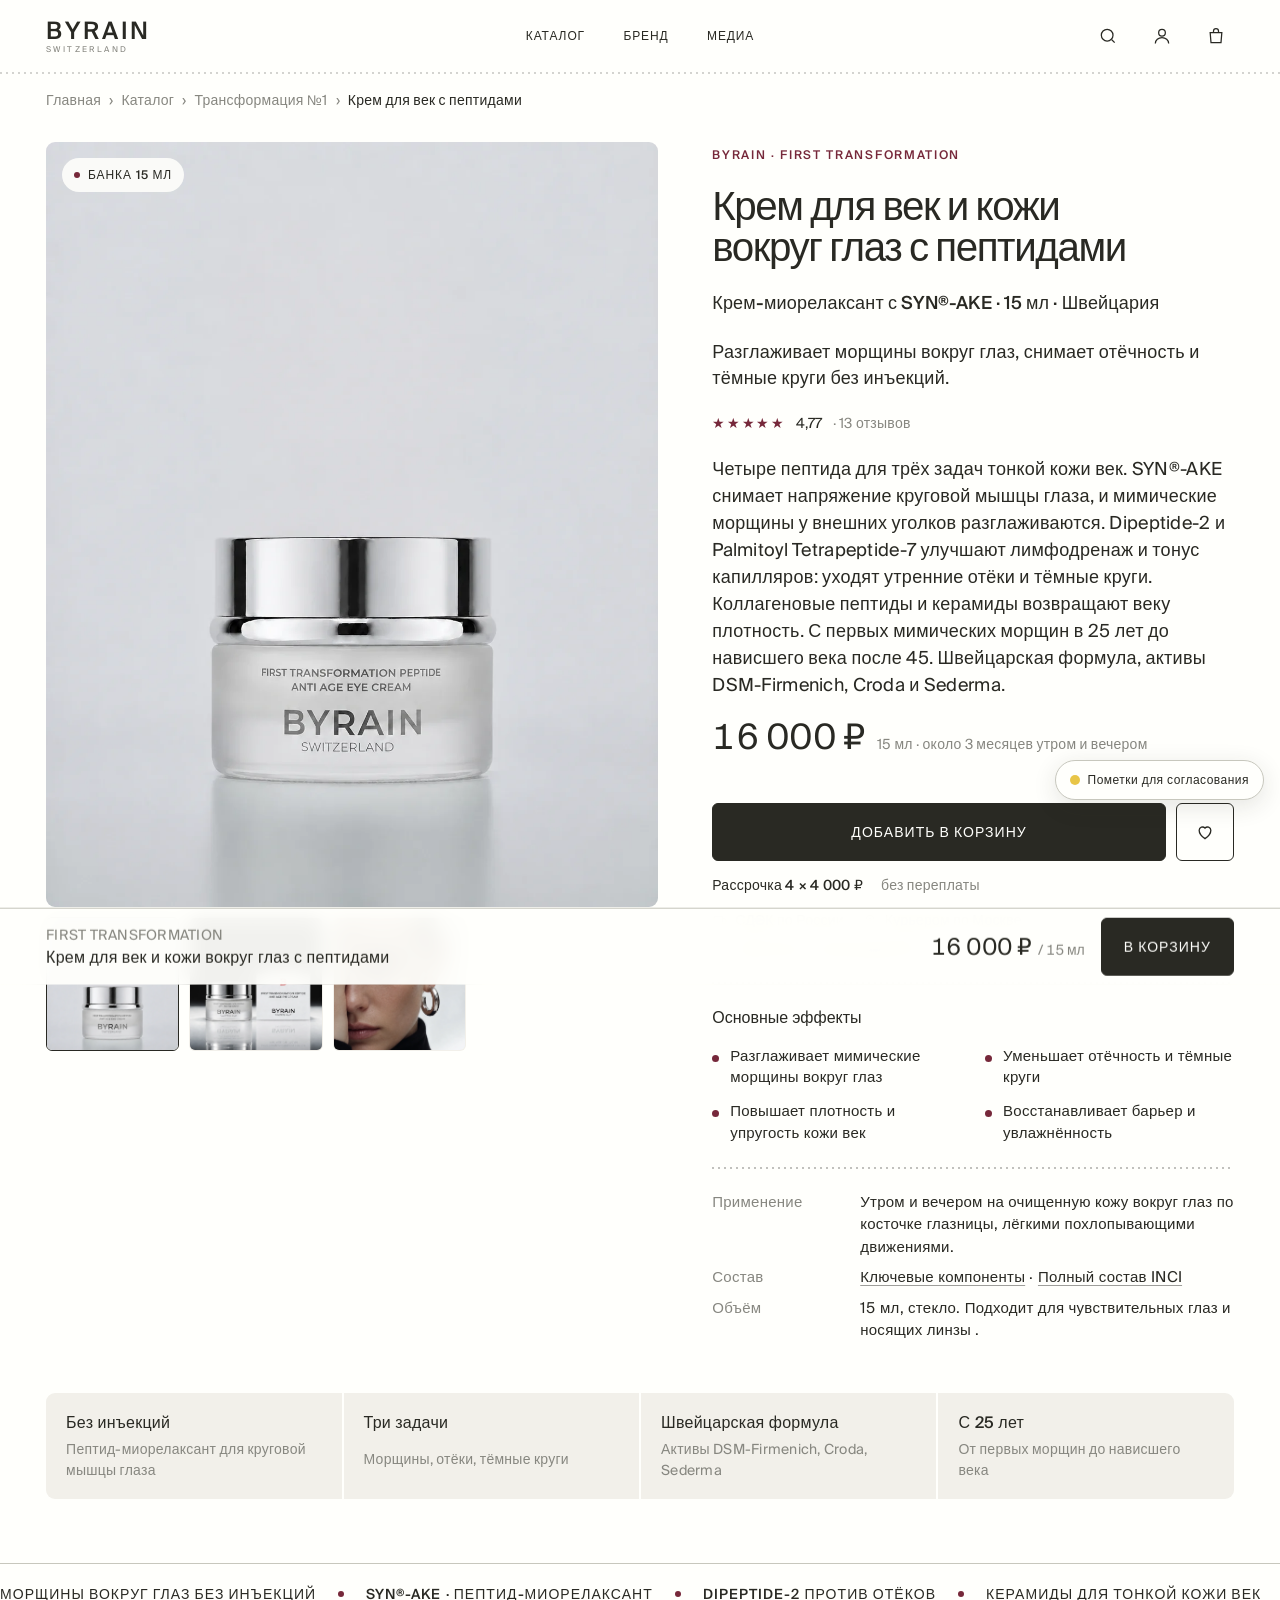
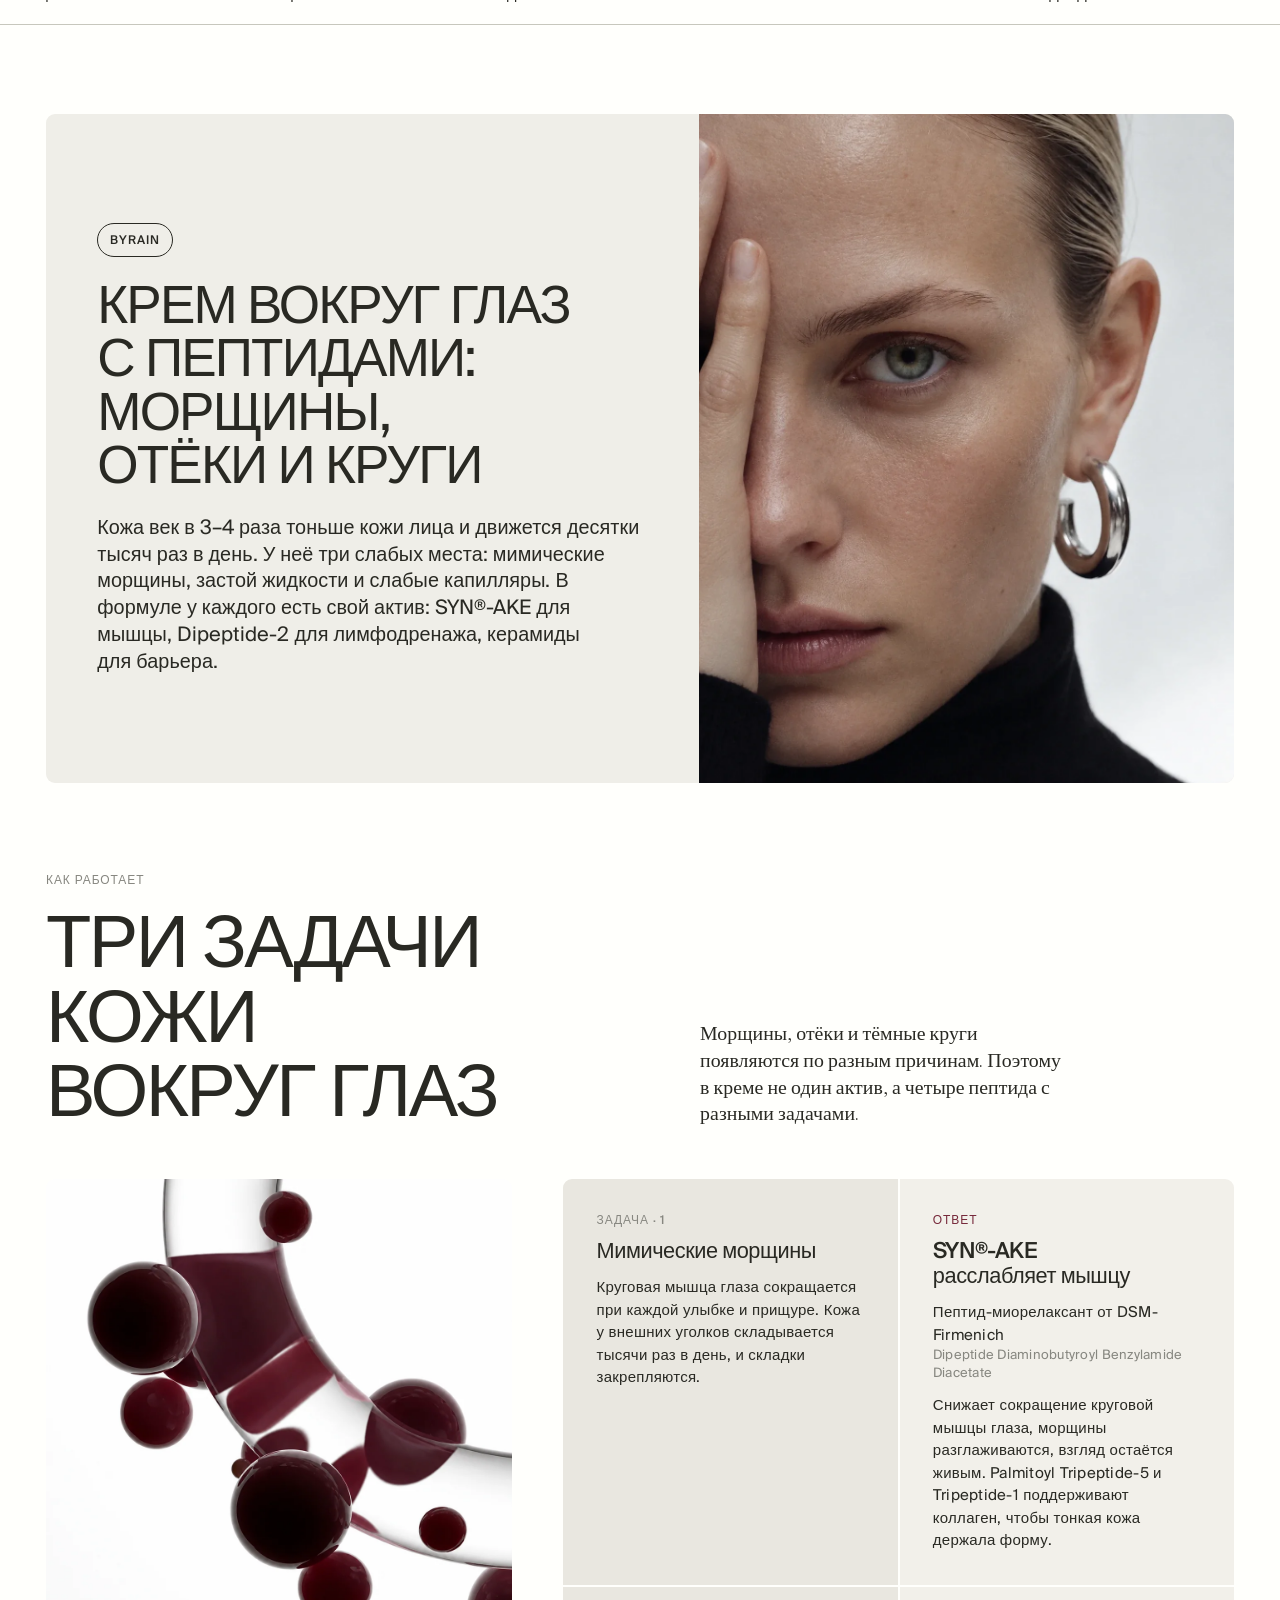
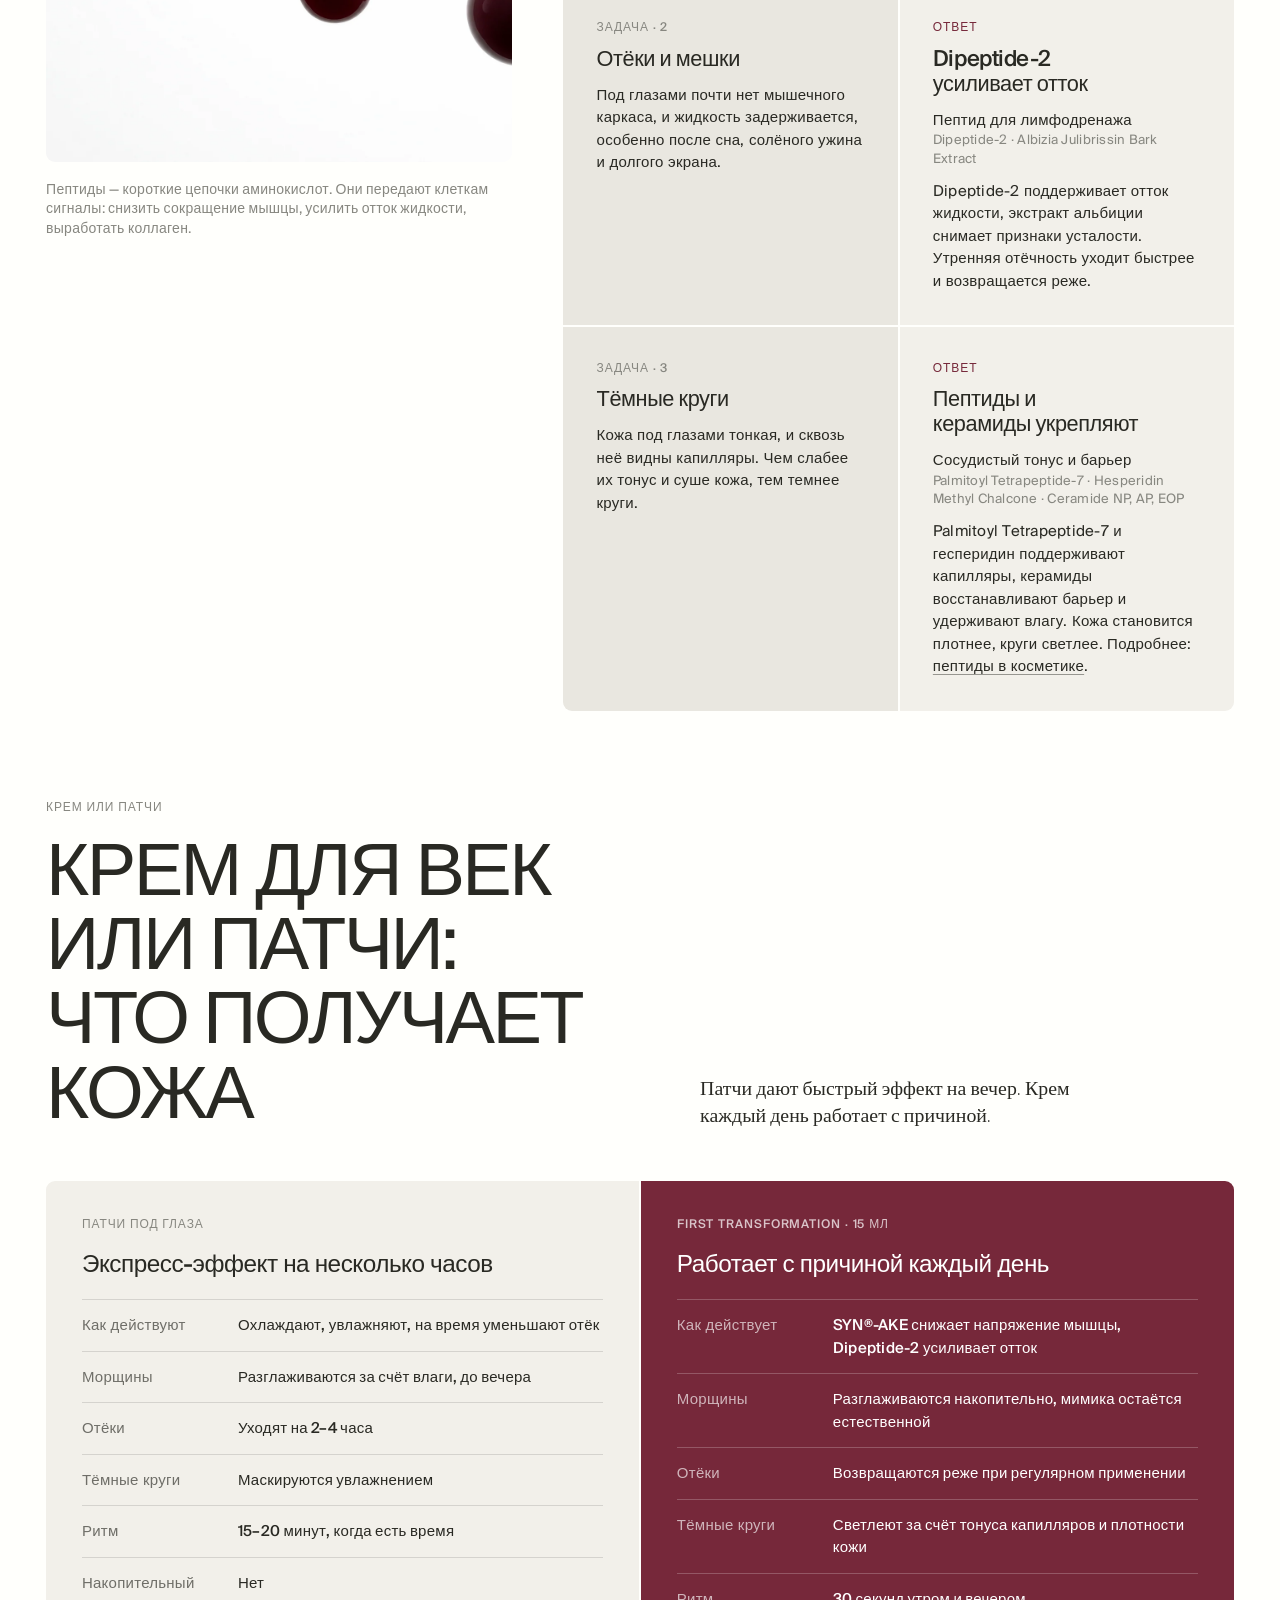
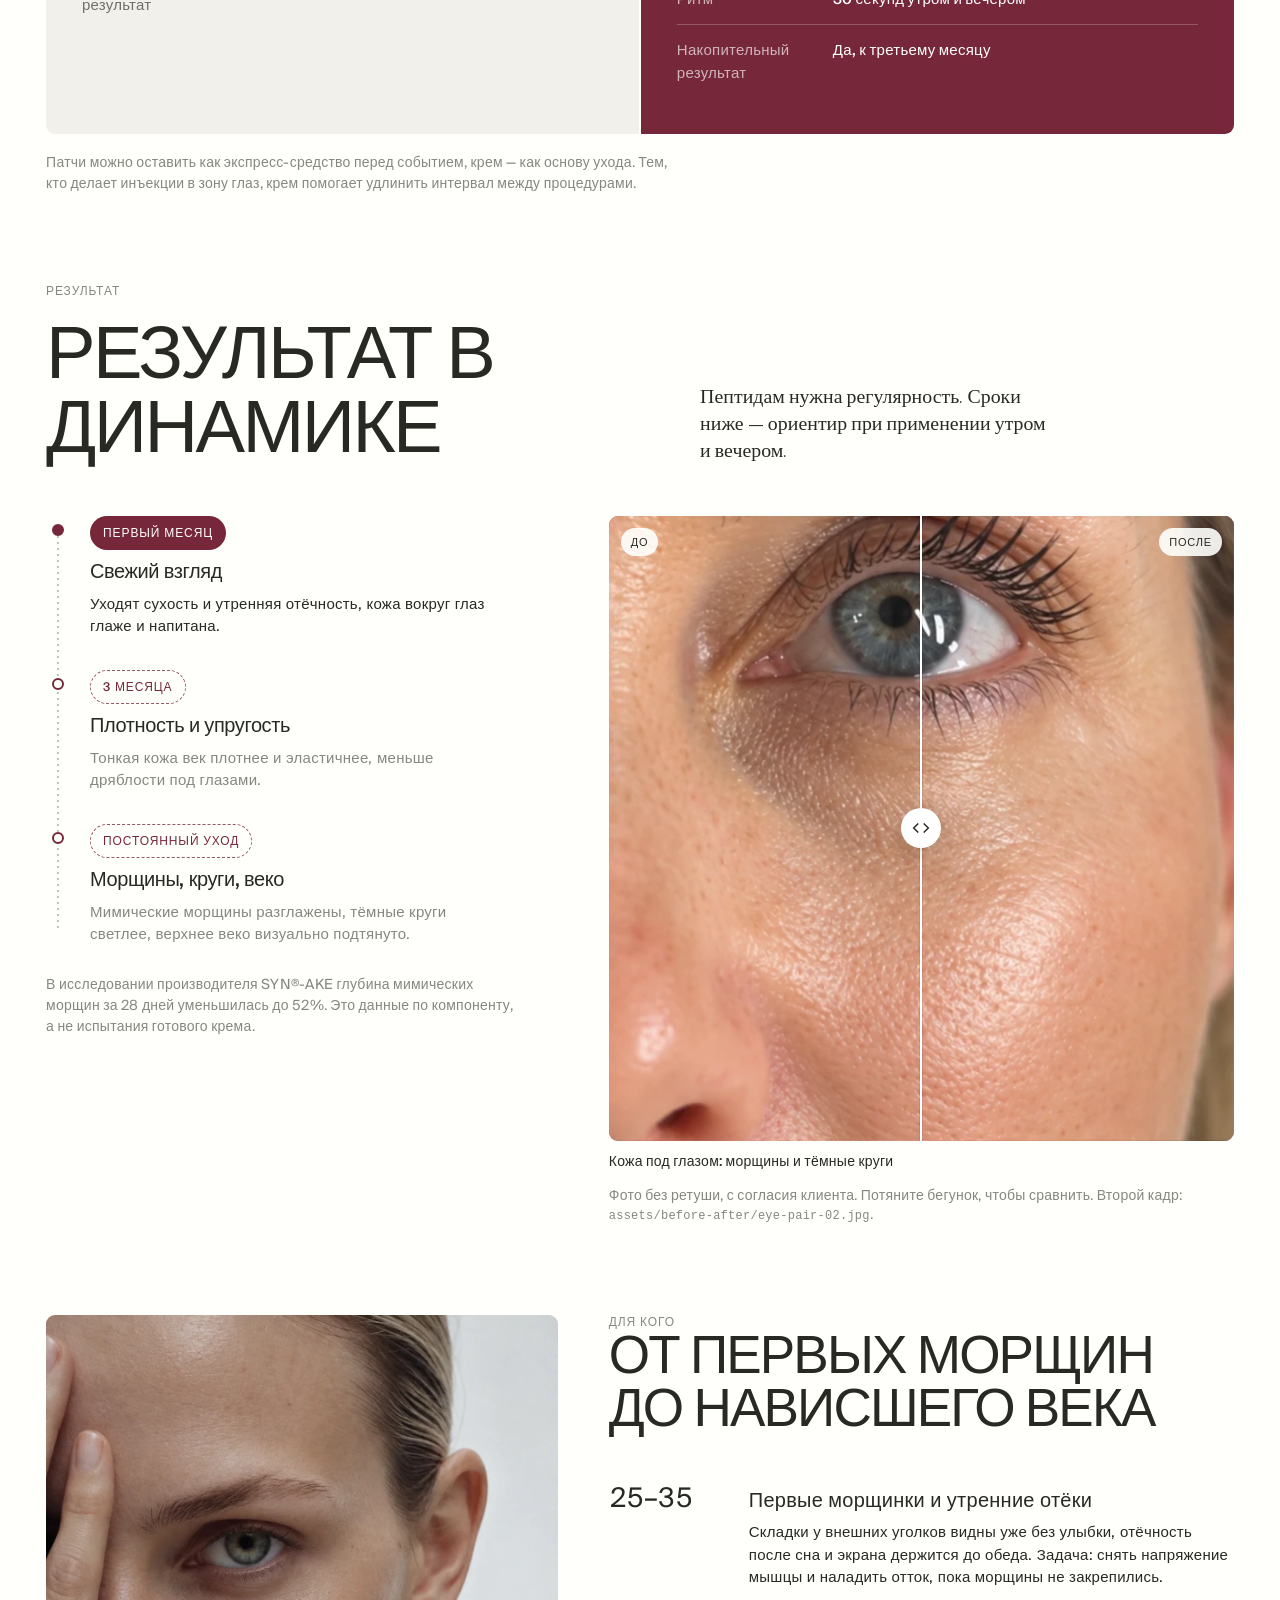
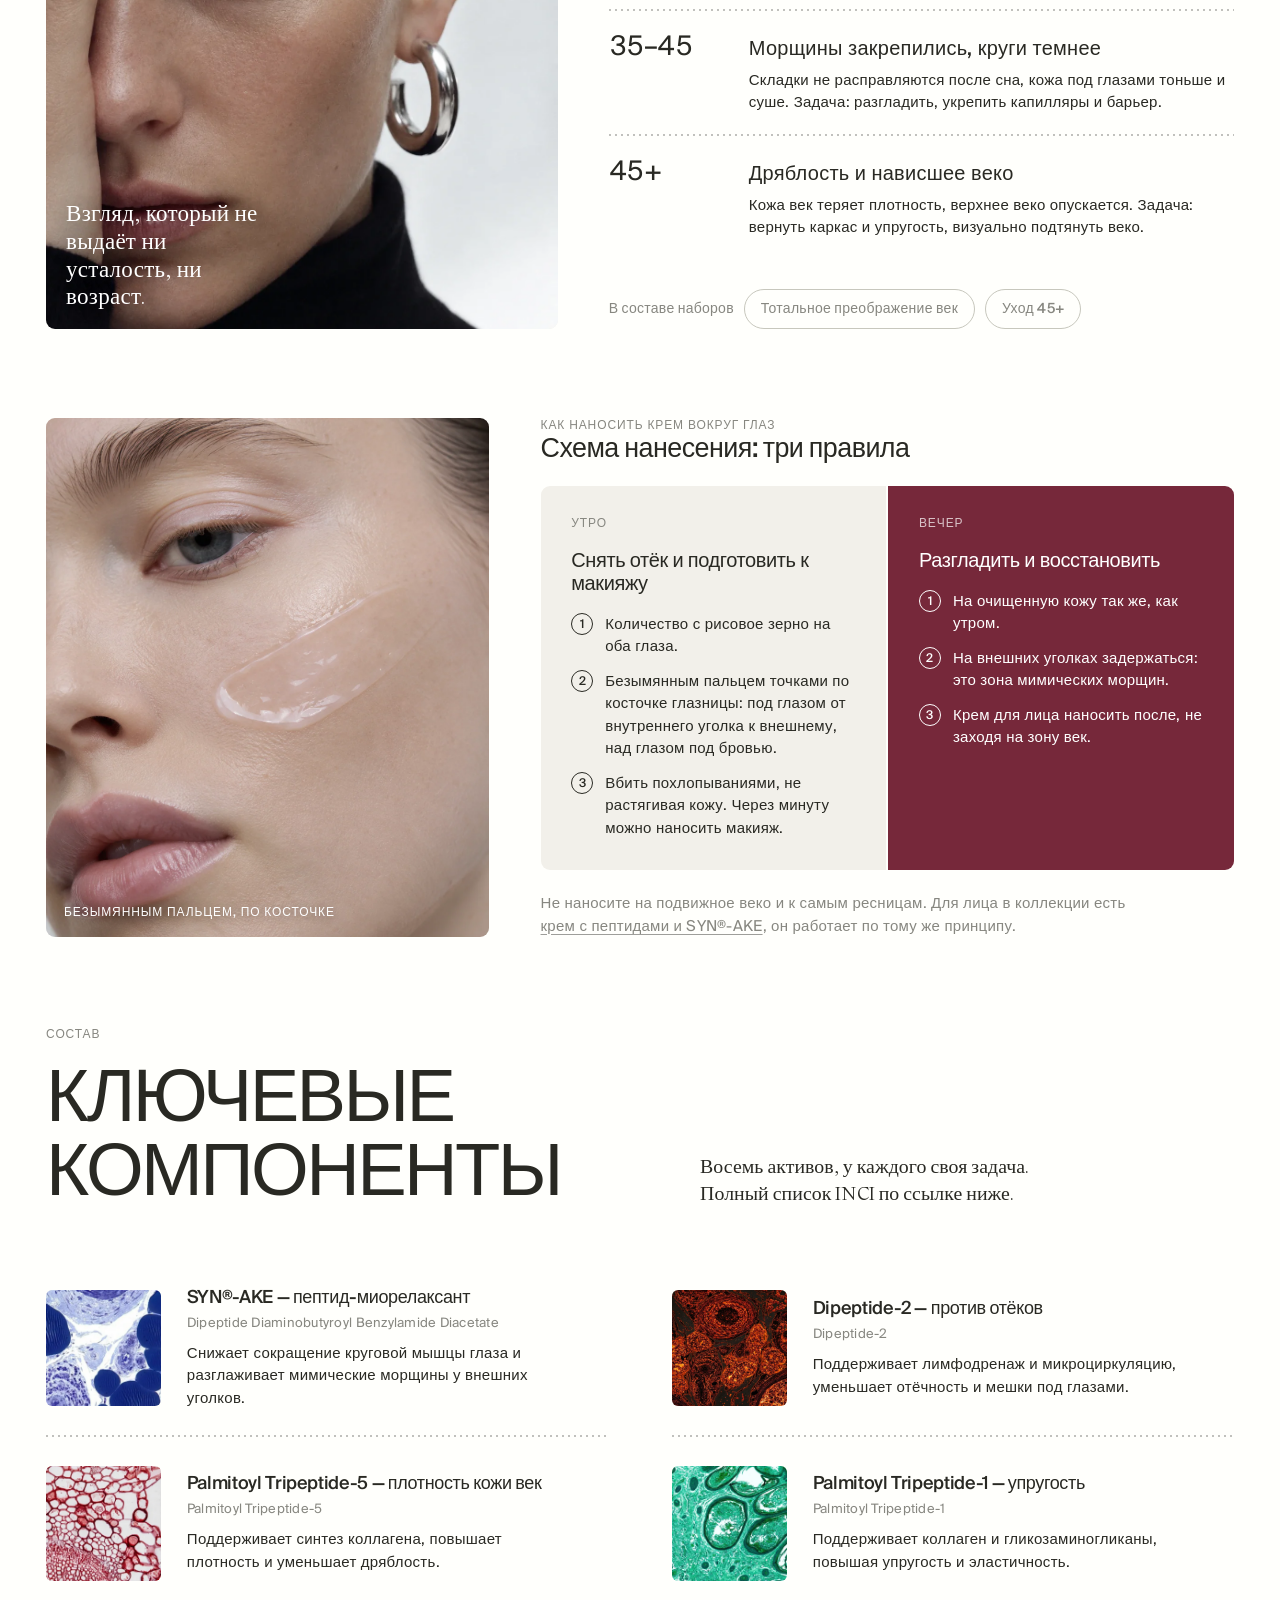
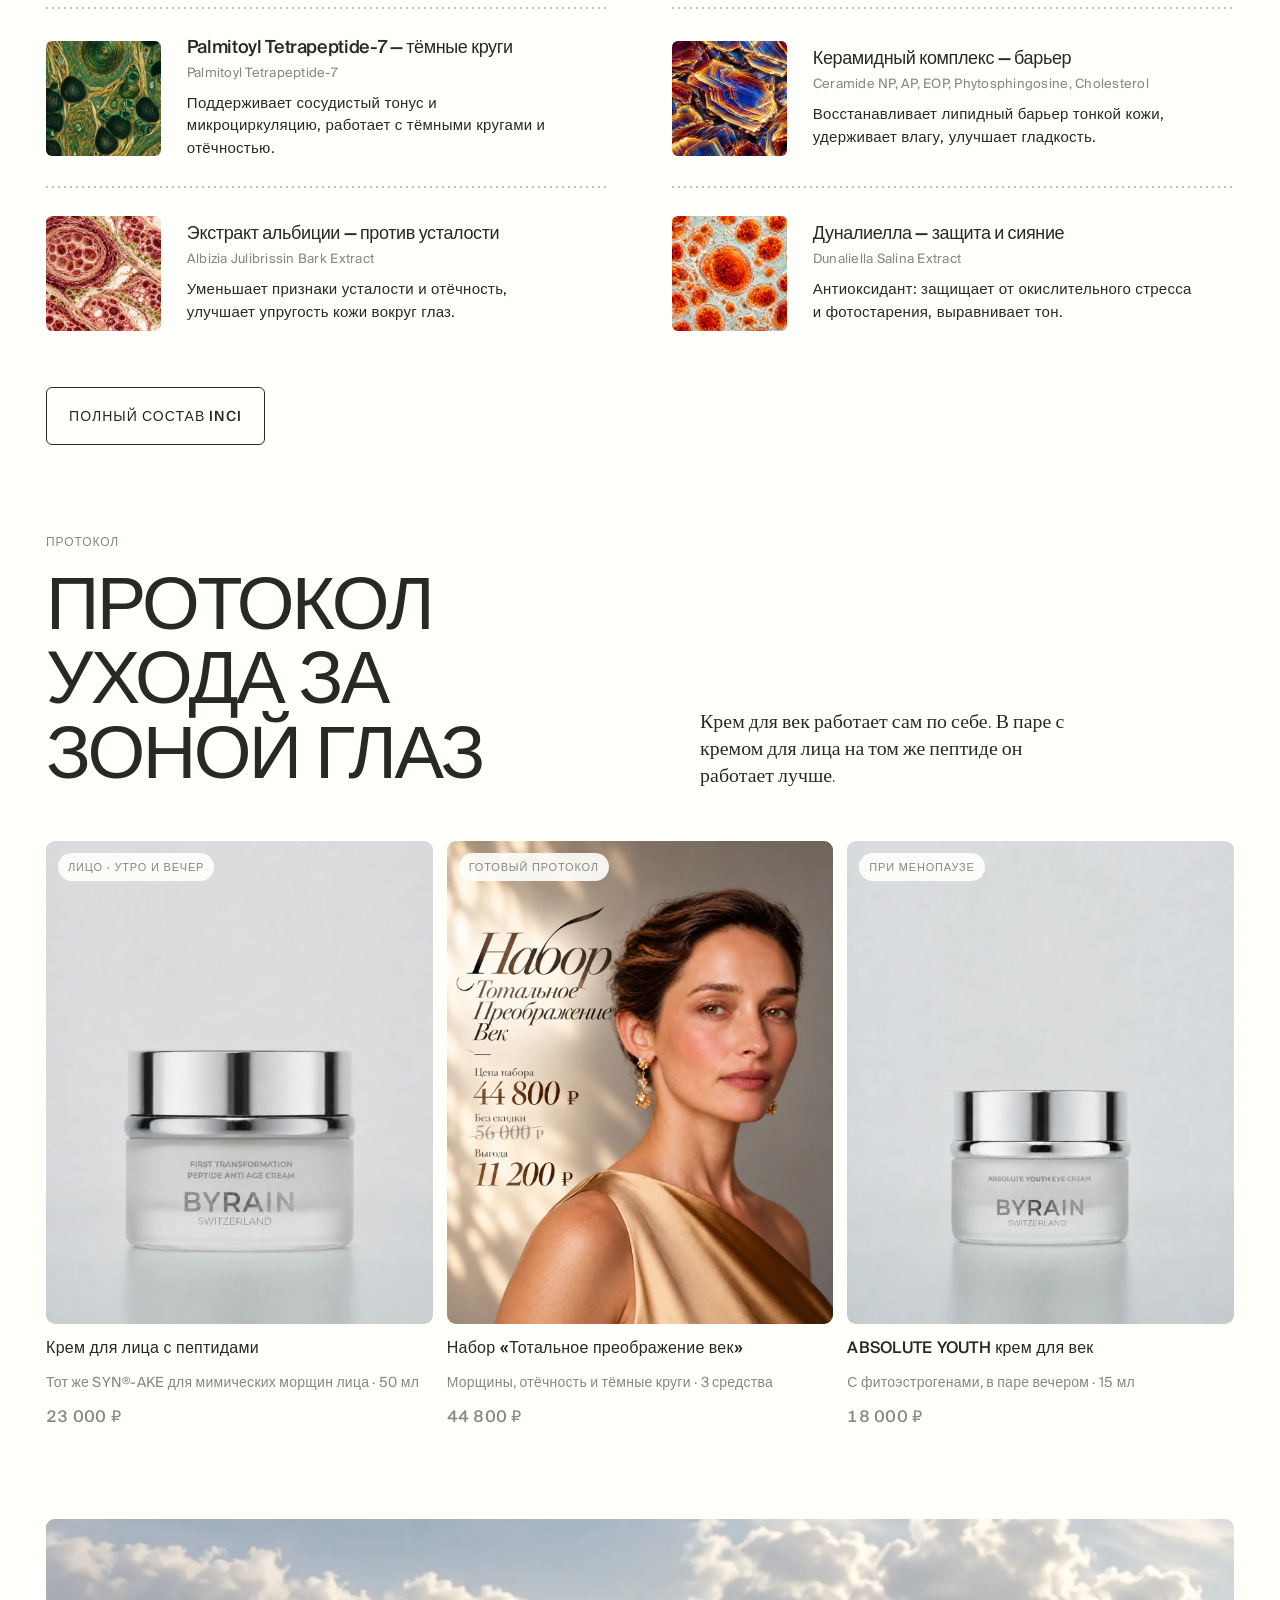
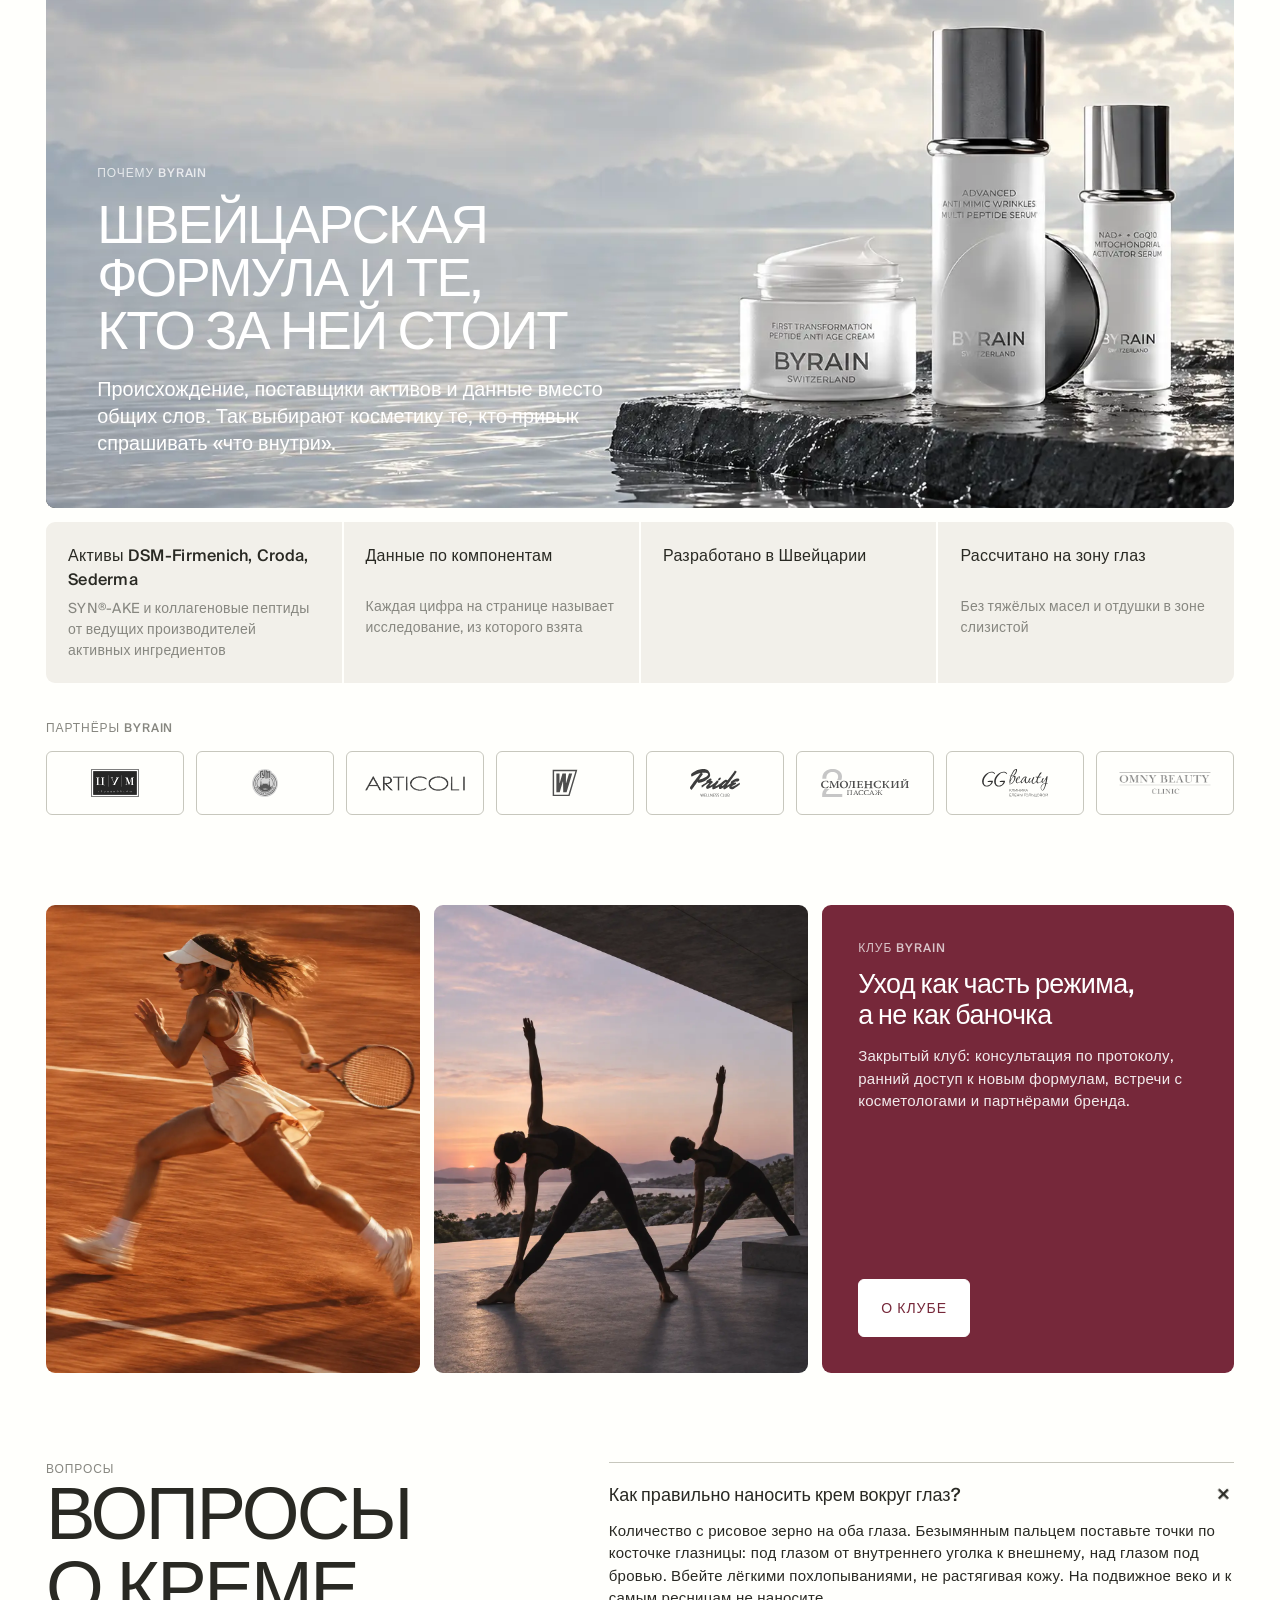
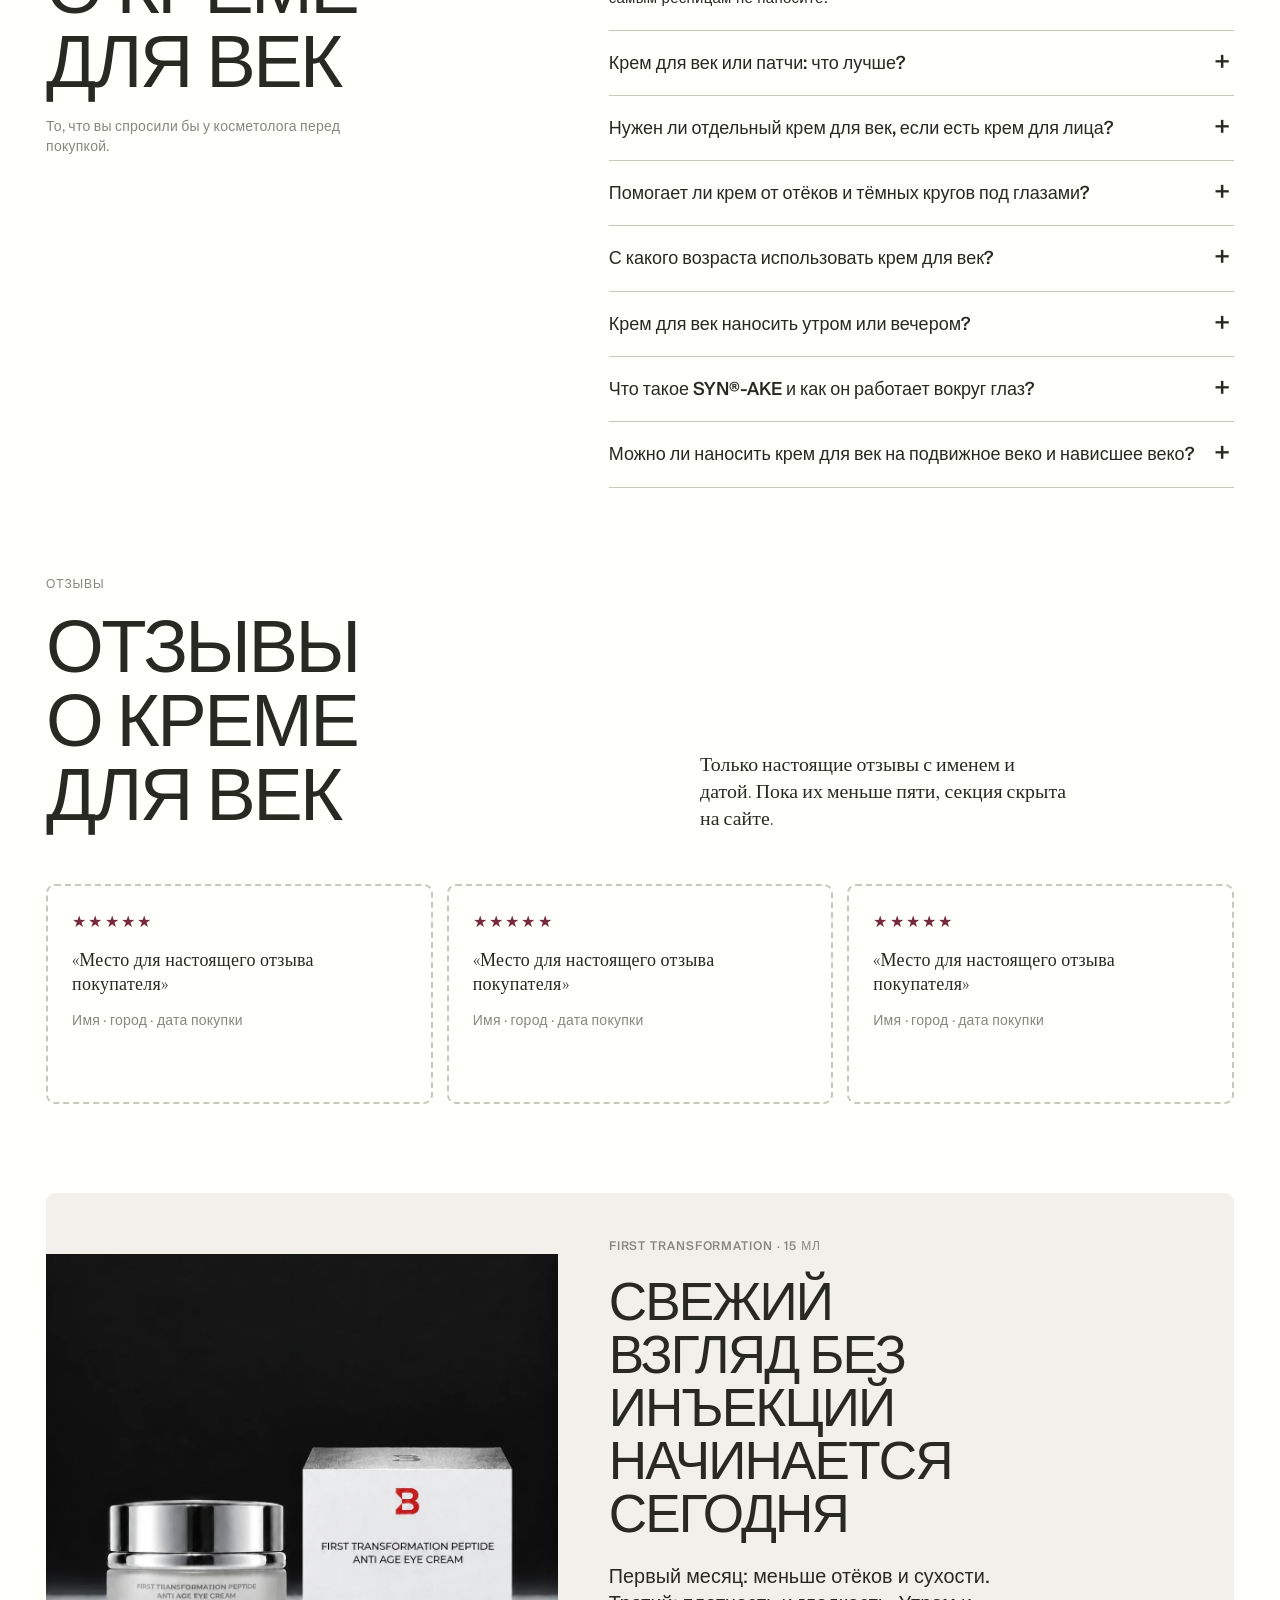
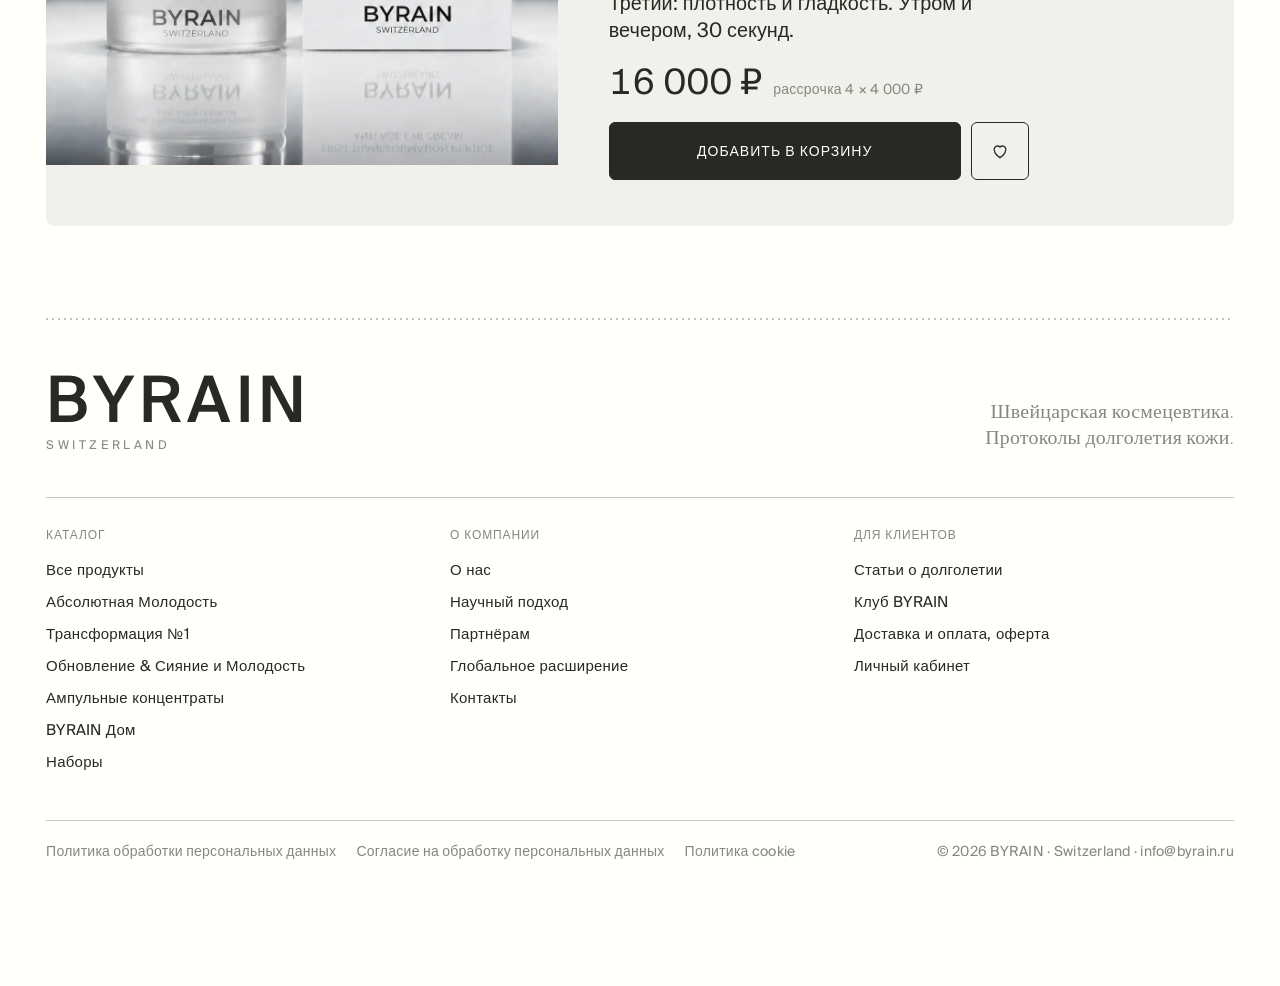
==== eye/index.html @ 144ee2c9 "Eye cream card preview Co-Authored-By: Claude Fable 5.1 <noreply@anthropic.com>" ====
<!doctype html>
<html lang="ru">
<head>
<meta charset="utf-8">
<meta name="robots" content="noindex, nofollow">
<meta name="viewport" content="width=device-width, initial-scale=1, viewport-fit=cover">
<title>Крем для век с пептидами от морщин вокруг глаз BYRAIN</title>
<meta name="description" content="Антивозрастной крем для век с пептидами BYRAIN, Швейцария. SYN®-AKE разглаживает морщины вокруг глаз, Dipeptide-2 снимает отёки и тёмные круги. 15 мл, 16 000 ₽.">
<link rel="canonical" href="https://byrain.ru/products/transformation-eye-cream">
<meta property="og:type" content="product">
<meta property="og:title" content="BYRAIN — крем для век с пептидами от морщин, отёков и тёмных кругов">
<meta property="og:description" content="SYN®-AKE разглаживает морщины вокруг глаз без инъекций, Dipeptide-2 снимает отёки, керамиды возвращают тонкой коже век плотность. Швейцария, 15 мл.">
<meta property="og:image" content="https://byrain.ru/assets/images/byrain-products/transformation-eye-cream.png">
<meta property="og:url" content="https://byrain.ru/products/transformation-eye-cream">
<meta property="product:price:amount" content="16000">
<meta property="product:price:currency" content="RUB">
<link rel="stylesheet" href="assets/styles.css">
<script type="application/ld+json">
{"@context":"https://schema.org","@graph":[
 {"@type":"Product","@id":"https://byrain.ru/products/transformation-eye-cream#product","name":"Крем для век с пептидами BYRAIN FIRST TRANSFORMATION, 15 мл","alternateName":["FIRST TRANSFORMATION PEPTIDE ANTI AGE EYE CREAM","Пептидный крем для кожи вокруг глаз BYRAIN"],"brand":{"@type":"Brand","name":"BYRAIN"},"image":["https://byrain.ru/assets/images/byrain-products/transformation-eye-cream.png"],"description":"Крем для век и кожи вокруг глаз с четырьмя пептидами. SYN®-AKE разглаживает мимические морщины, Dipeptide-2 и Palmitoyl Tetrapeptide-7 уменьшают отёки и тёмные круги, керамиды восстанавливают барьер тонкой кожи. Швейцарская формула.","category":"Уход за лицом / Кремы для век","size":"15 мл","isRelatedTo":{"@type":"Product","name":"Антивозрастной крем для лица с пептидами BYRAIN FIRST TRANSFORMATION, 50 мл","url":"https://byrain.ru/products/transformation-face-cream"},"offers":{"@type":"Offer","url":"https://byrain.ru/products/transformation-eye-cream","price":"16000","priceCurrency":"RUB","availability":"https://schema.org/InStock","itemCondition":"https://schema.org/NewCondition","seller":{"@type":"Organization","name":"BYRAIN"}}},
 {"@type":"BreadcrumbList","itemListElement":[{"@type":"ListItem","position":1,"name":"Главная","item":"https://byrain.ru/"},{"@type":"ListItem","position":2,"name":"Каталог","item":"https://byrain.ru/catalog"},{"@type":"ListItem","position":3,"name":"Трансформация №1","item":"https://byrain.ru/firsttransformation"},{"@type":"ListItem","position":4,"name":"Крем для век с пептидами"}]},
 {"@type":"FAQPage","mainEntity":[
  {"@type":"Question","name":"Как правильно наносить крем вокруг глаз?","acceptedAnswer":{"@type":"Answer","text":"Количество с рисовое зерно на оба глаза. Безымянным пальцем поставьте точки по косточке глазницы: под глазом от внутреннего уголка к внешнему, над глазом под бровью. Вбейте лёгкими похлопываниями, не растягивая кожу. На подвижное веко и к самым ресницам не наносите."}},
  {"@type":"Question","name":"Крем для век или патчи: что лучше?","acceptedAnswer":{"@type":"Answer","text":"Патчи дают быстрый эффект на несколько часов: охлаждают и увлажняют. Крем работает с причиной каждый день: SYN®-AKE снижает напряжение мимических мышц, Dipeptide-2 улучшает лимфодренаж, керамиды укрепляют барьер. Патчи можно оставить как экспресс-средство перед событием, крем — как основу."}},
  {"@type":"Question","name":"Нужен ли отдельный крем для век, если есть крем для лица?","acceptedAnswer":{"@type":"Answer","text":"Кожа вокруг глаз в 3–4 раза тоньше, почти без сальных желёз и всё время в движении. Крем для век рассчитан на неё: лёгкая текстура без тяжёлых масел, активы против отёков и тёмных кругов, которых нет в креме для лица, и концентрации, безопасные для слизистой."}},
  {"@type":"Question","name":"Помогает ли крем от отёков и тёмных кругов под глазами?","acceptedAnswer":{"@type":"Answer","text":"Помогает с отёками и кругами, которые связаны с застоем жидкости и слабыми капиллярами: за это отвечают Dipeptide-2, Palmitoyl Tetrapeptide-7, экстракт альбиции и гесперидин. С тёмными кругами наследственного происхождения или из-за глубокой слёзной борозды крем работает слабее."}},
  {"@type":"Question","name":"С какого возраста использовать крем для век?","acceptedAnswer":{"@type":"Answer","text":"С 25 лет, когда появляются первые мимические морщины у внешних уголков глаз и утренняя отёчность перестаёт проходить сама. SYN®-AKE работает с причиной морщин, поэтому крем подходит для профилактики, а после 35–40 разглаживает уже закрепившиеся морщины."}},
  {"@type":"Question","name":"Крем для век наносить утром или вечером?","acceptedAnswer":{"@type":"Answer","text":"Утром и вечером. Утром крем снимает отёчность после сна и ложится под макияж, вечером работает с морщинами и восстанавливает барьер. Если выбираете одно применение, выбирайте вечер."}},
  {"@type":"Question","name":"Что такое SYN®-AKE и как он работает вокруг глаз?","acceptedAnswer":{"@type":"Answer","text":"Синтетический пептид, который повторяет действие пептида из яда храмовой гадюки, самого яда в креме нет. Он снижает сокращение круговой мышцы глаза, поэтому мимические морщины у внешних уголков разглаживаются, а мимика остаётся естественной."}},
  {"@type":"Question","name":"Можно ли наносить крем для век на подвижное веко и нависшее веко?","acceptedAnswer":{"@type":"Answer","text":"На подвижное веко не наносите, крем может попасть в глаз. Для нависшего века наносите по косточке под бровью лёгкими движениями вверх: пептиды повышают плотность кожи, и веко визуально подтягивается при регулярном применении."}}
 ]}
]}
</script>
</head>
<body>

<header class="header">
  <div class="wrap header__in">
    <button class="icons burger" aria-label="Меню"><svg viewBox="0 0 24 24"><path d="M3 7h18M3 12h18M3 17h18"/></svg></button>
    <a class="logo" href="https://byrain.ru/" aria-label="BYRAIN"><b>BYRAIN</b><small>Switzerland</small></a>
    <nav class="nav" aria-label="Основное меню"><a href="https://byrain.ru/catalog">Каталог</a><a href="https://byrain.ru/brand">Бренд</a><a href="https://byrain.ru/blog">Медиа</a></nav>
    <div class="icons">
      <a href="https://byrain.ru/catalog" aria-label="Поиск"><svg viewBox="0 0 24 24"><circle cx="11" cy="11" r="7"/><path d="M20 20l-3.5-3.5"/></svg></a>
      <a href="https://byrain.ru/members/account" aria-label="Кабинет"><svg viewBox="0 0 24 24"><circle cx="12" cy="8" r="4"/><path d="M4 21c0-4 3.6-7 8-7s8 3 8 7"/></svg></a>
      <button aria-label="Корзина" data-cart><svg viewBox="0 0 24 24"><path d="M5 8h14l-1 12H6L5 8z"/><path d="M9 8V6a3 3 0 0 1 6 0v2"/></svg></button>
    </div>
  </div>
</header>

<main id="main">
<div class="wrap">

<nav class="crumbs" aria-label="Хлебные крошки">
  <a href="https://byrain.ru/">Главная</a><span>›</span><a href="https://byrain.ru/catalog">Каталог</a><span>›</span><a href="https://byrain.ru/firsttransformation">Трансформация №1</a><span>›</span><span aria-current="page">Крем для век с пептидами</span>
</nav>

<!-- 01 · первый экран -->
<section class="hero" aria-label="Товар">
  <div class="gallery" data-gallery>
    <button class="gallery__main" type="button" data-lightbox-open aria-label="Открыть фото во весь экран">
      <img id="gallery-main" src="assets/img/jar-grey.webp" width="1122" height="1402" alt="Крем для век с пептидами BYRAIN FIRST TRANSFORMATION, стеклянная банка 15 мл" fetchpriority="high">
      <span class="gallery__badge" id="gallery-badge">Банка 15 мл</span>
      <span class="gallery__zoom" aria-hidden="true"><svg viewBox="0 0 24 24"><circle cx="11" cy="11" r="7"/><path d="M20 20l-3.5-3.5M11 8v6M8 11h6"/></svg></span>
    </button>
    <div class="gallery__thumbs gallery__thumbs--3" role="tablist" aria-label="Фотографии товара">
      <button role="tab" aria-selected="true" data-src="assets/img/jar-grey.webp" data-cap="Банка 15 мл" data-alt="Крем для век с пептидами BYRAIN FIRST TRANSFORMATION, стеклянная банка 15 мл" aria-label="Банка"><img src="assets/img/jar-grey.webp" alt=""></button>
      <button role="tab" aria-selected="false" data-src="assets/img/jar-box.webp" data-cap="Банка и коробка" data-alt="Крем для век BYRAIN FIRST TRANSFORMATION с фирменной коробкой" aria-label="Банка и коробка"><img src="assets/img/jar-box.webp" alt=""></button>
      <button role="tab" aria-selected="false" data-src="assets/img/portrait-hand.webp" data-cap="Кампания FIRST TRANSFORMATION" data-alt="Героиня кампании BYRAIN FIRST TRANSFORMATION, кожа вокруг глаз" aria-label="Кампания"><img src="assets/img/portrait-hand.webp" alt=""></button>
    </div>
  </div>

  <div class="panel">
    <p class="panel__eyebrow">BYRAIN · FIRST TRANSFORMATION</p>
    <h1>Крем для век и кожи вокруг глаз с пептидами</h1>
    <p class="panel__type">Крем-миорелаксант с SYN®-AKE · 15 мл · Швейцария</p>
    <p class="panel__tag">Разглаживает морщины вокруг глаз, снимает отёчность и тёмные круги без инъекций.</p>
    <a class="rating" href="#reviews"><b>★★★★★</b> 4,77 <span>· 13 отзывов</span> <mark class="dev">оставить только при настоящих отзывах</mark></a>
    <p class="panel__intro">Четыре пептида для трёх задач тонкой кожи век. SYN®-AKE снимает напряжение круговой мышцы глаза, и мимические морщины у внешних уголков разглаживаются. Dipeptide-2 и Palmitoyl Tetrapeptide-7 улучшают лимфодренаж и тонус капилляров: уходят утренние отёки и тёмные круги. Коллагеновые пептиды и керамиды возвращают веку плотность. С первых мимических морщин в 25 лет до нависшего века после 45. Швейцарская формула, активы DSM-Firmenich, Croda и Sederma.</p>

    <div class="buy">
      <div class="price"><b>16 000 ₽</b><span>15 мл · около 3 месяцев утром и вечером <mark class="dev">расход уточнить</mark></span><span class="stock">В наличии</span></div>
      <div class="cta">
        <button class="btn" data-add>Добавить в корзину</button>
        <button class="btn btn--ghost btn--icon" aria-label="В избранное" data-fav><svg viewBox="0 0 24 24" width="20" height="20" fill="none" stroke="currentColor" stroke-width="1.6"><path d="M12 20s-7-4.4-7-10a4 4 0 0 1 7-2.6A4 4 0 0 1 19 10c0 5.6-7 10-7 10z"/></svg></button>
      </div>
      <p class="split"><b>Рассрочка 4 × 4 000 ₽</b> без переплаты <mark class="dev">если подключена</mark></p>
      <div class="meta-row">
        <span><svg viewBox="0 0 24 24"><path d="M3 7h13v10H3zM16 10h3l2 3v4h-5z"/><circle cx="7" cy="18" r="1.6"/><circle cx="18" cy="18" r="1.6"/></svg>СДЭК по России</span>
        <span><svg viewBox="0 0 24 24"><path d="M12 21s-6-5.2-6-10a6 6 0 0 1 12 0c0 4.8-6 10-6 10z"/><circle cx="12" cy="11" r="2"/></svg>Курьером по Москве</span>
        <span><svg viewBox="0 0 24 24"><path d="M4 12l5 5L20 6"/></svg>Оригинал от производителя</span>
      </div>
    </div>

    <div class="dots"></div>
    <div class="local">
      <h2>Основные эффекты</h2>
      <ul class="effects">
        <li>Разглаживает мимические морщины вокруг глаз</li>
        <li>Уменьшает отёчность и тёмные круги</li>
        <li>Повышает плотность и упругость кожи век</li>
        <li>Восстанавливает барьер и увлажнённость</li>
      </ul>
    </div>
    <div class="dots"></div>
    <div class="local">
      <dl class="usage">
        <dt>Применение</dt><dd>Утром и вечером на очищенную кожу вокруг глаз по косточке глазницы, лёгкими похлопывающими движениями. <mark class="dev">на сайте «вечером», в данных «утром и вечером»: подтвердить</mark></dd>
        <dt>Состав</dt><dd><a class="link" href="#comps">Ключевые компоненты</a> · <a class="link" href="https://byrain.ru/products/transformation-eye-cream">Полный состав INCI</a></dd>
        <dt>Объём</dt><dd>15 мл, стекло. Подходит для чувствительных глаз и носящих линзы <mark class="dev">подтвердить у технолога</mark>.</dd>
      </dl>
    </div>
  </div>
</section>

<div class="facts reveal">
  <div><b>Без инъекций</b><span>Пептид-миорелаксант для круговой мышцы глаза</span></div>
  <div><b>Три задачи</b><span>Морщины, отёки, тёмные круги</span></div>
  <div><b>Швейцарская формула</b><span>Активы DSM-Firmenich, Croda, Sederma</span></div>
  <div><b>С 25 лет</b><span>От первых морщин до нависшего века</span></div>
</div>

</div>

<!-- 02 · бегущая строка -->
<div class="ticker" aria-hidden="true">
  <div class="ticker__track">
    <span>Морщины вокруг глаз без инъекций</span><span>SYN®-AKE · пептид-миорелаксант</span><span>Dipeptide-2 против отёков</span><span>Керамиды для тонкой кожи век</span><span>Швейцарская формула</span><span>С 25 лет</span>
    <span>Морщины вокруг глаз без инъекций</span><span>SYN®-AKE · пептид-миорелаксант</span><span>Dipeptide-2 против отёков</span><span>Керамиды для тонкой кожи век</span><span>Швейцарская формула</span><span>С 25 лет</span>
  </div>
</div>

<div class="wrap">

<!-- 03 · баннер формулы -->
<section class="section" aria-labelledby="formula-title">
  <div class="formula reveal">
    <div class="formula__copy">
      <span class="formula__badge">byrain</span>
      <h2 id="formula-title" class="h-banner">Крем вокруг глаз с пептидами: морщины, отёки и круги</h2>
      <p class="lead">Кожа век в 3–4 раза тоньше кожи лица и движется десятки тысяч раз в день. У неё три слабых места: мимические морщины, застой жидкости и слабые капилляры. В формуле у каждого есть свой актив: SYN®-AKE для мышцы, Dipeptide-2 для лимфодренажа, керамиды для барьера.</p>
    </div>
    <div class="formula__img"><img src="assets/img/portrait-hand.webp" width="1121" height="1403" alt="Кожа вокруг глаз героини кампании BYRAIN FIRST TRANSFORMATION" loading="lazy" style="object-position:center 20%"></div>
  </div>
</section>

<!-- 04 · как работает: три задачи -->
<section class="section" aria-labelledby="how-title">
  <div class="section-head">
    <div><span class="label">Как работает</span><h2 id="how-title" class="h-section" style="max-width:14ch">Три задачи кожи вокруг глаз</h2></div>
    <p class="lead lead--serif">Морщины, отёки и тёмные круги появляются по разным причинам. Поэтому в креме не один актив, а четыре пептида с разными задачами.</p>
  </div>
  <div class="how">
    <aside class="how__aside reveal">
      <figure><img src="assets/img/peptide-molecule.webp" width="1122" height="1402" alt="Исследование пептидной молекулы в лаборатории BYRAIN" loading="lazy"></figure>
      <p class="caption">Пептиды — короткие цепочки аминокислот. Они передают клеткам сигналы: снизить сокращение мышцы, усилить отток жидкости, выработать коллаген.</p>
    </aside>
    <div class="matrix reveal">
      <div class="cell cell--why"><span class="label">Задача · 1</span><h3 class="h-sub">Мимические морщины</h3><p>Круговая мышца глаза сокращается при каждой улыбке и прищуре. Кожа у внешних уголков складывается тысячи раз в день, и складки закрепляются.</p></div>
      <div class="cell"><span class="label label--wine">Ответ</span><h3 class="h-sub">SYN®-AKE расслабляет мышцу</h3><p>Пептид-миорелаксант от DSM-Firmenich <span class="inci">Dipeptide Diaminobutyroyl Benzylamide Diacetate</span></p><p>Снижает сокращение круговой мышцы глаза, морщины разглаживаются, взгляд остаётся живым. Palmitoyl Tripeptide-5 и Tripeptide-1 поддерживают коллаген, чтобы тонкая кожа держала форму.</p></div>
      <div class="cell cell--why"><span class="label">Задача · 2</span><h3 class="h-sub">Отёки и мешки</h3><p>Под глазами почти нет мышечного каркаса, и жидкость задерживается, особенно после сна, солёного ужина и долгого экрана.</p></div>
      <div class="cell"><span class="label label--wine">Ответ</span><h3 class="h-sub">Dipeptide-2 усиливает отток</h3><p>Пептид для лимфодренажа <span class="inci">Dipeptide-2 · Albizia Julibrissin Bark Extract</span></p><p>Dipeptide-2 поддерживает отток жидкости, экстракт альбиции снимает признаки усталости. Утренняя отёчность уходит быстрее и возвращается реже.</p></div>
      <div class="cell cell--why"><span class="label">Задача · 3</span><h3 class="h-sub">Тёмные круги</h3><p>Кожа под глазами тонкая, и сквозь неё видны капилляры. Чем слабее их тонус и суше кожа, тем темнее круги.</p></div>
      <div class="cell"><span class="label label--wine">Ответ</span><h3 class="h-sub">Пептиды и керамиды укрепляют</h3><p>Сосудистый тонус и барьер <span class="inci">Palmitoyl Tetrapeptide-7 · Hesperidin Methyl Chalcone · Ceramide NP, AP, EOP</span></p><p>Palmitoyl Tetrapeptide-7 и гесперидин поддерживают капилляры, керамиды восстанавливают барьер и удерживают влагу. Кожа становится плотнее, круги светлее. Подробнее: <a class="link" href="https://byrain.ru/peptide">пептиды в косметике</a>.</p></div>
    </div>
  </div>
</section>

<!-- 05 · крем или патчи -->
<section class="section" aria-labelledby="vs-title">
  <div class="section-head">
    <div><span class="label">Крем или патчи</span><h2 id="vs-title" class="h-section" style="max-width:13ch">Крем для век или патчи: что получает кожа</h2></div>
    <p class="lead lead--serif">Патчи дают быстрый эффект на вечер. Крем каждый день работает с причиной.</p>
  </div>
  <div class="vs reveal">
    <div class="vs__col">
      <span class="label">Патчи под глаза</span>
      <h3 class="h-sub">Экспресс-эффект на несколько часов</h3>
      <dl class="vs__rows">
        <div class="vs__row"><dt>Как действуют</dt><dd>Охлаждают, увлажняют, на время уменьшают отёк</dd></div>
        <div class="vs__row"><dt>Морщины</dt><dd>Разглаживаются за счёт влаги, до вечера</dd></div>
        <div class="vs__row"><dt>Отёки</dt><dd>Уходят на 2–4 часа</dd></div>
        <div class="vs__row"><dt>Тёмные круги</dt><dd>Маскируются увлажнением</dd></div>
        <div class="vs__row"><dt>Ритм</dt><dd>15–20 минут, когда есть время</dd></div>
        <div class="vs__row"><dt>Накопительный результат</dt><dd>Нет</dd></div>
      </dl>
    </div>
    <div class="vs__col vs__col--us">
      <span class="label">FIRST TRANSFORMATION · 15 мл</span>
      <h3 class="h-sub">Работает с причиной каждый день</h3>
      <dl class="vs__rows">
        <div class="vs__row"><dt>Как действует</dt><dd>SYN®-AKE снижает напряжение мышцы, Dipeptide-2 усиливает отток</dd></div>
        <div class="vs__row"><dt>Морщины</dt><dd>Разглаживаются накопительно, мимика остаётся естественной</dd></div>
        <div class="vs__row"><dt>Отёки</dt><dd>Возвращаются реже при регулярном применении</dd></div>
        <div class="vs__row"><dt>Тёмные круги</dt><dd>Светлеют за счёт тонуса капилляров и плотности кожи</dd></div>
        <div class="vs__row"><dt>Ритм</dt><dd>30 секунд утром и вечером</dd></div>
        <div class="vs__row"><dt>Накопительный результат</dt><dd>Да, к третьему месяцу</dd></div>
      </dl>
    </div>
  </div>
  <p class="vs__note">Патчи можно оставить как экспресс-средство перед событием, крем — как основу ухода. Тем, кто делает инъекции в зону глаз, крем помогает удлинить интервал между процедурами. <mark class="dev">Согласовать формулировки с технологом и юристом</mark></p>
</section>

<!-- 06 · результат -->
<section class="section" aria-labelledby="results-title" id="results">
  <div class="section-head">
    <div><span class="label">Результат</span><h2 id="results-title" class="h-section">Результат в динамике</h2></div>
    <p class="lead lead--serif">Пептидам нужна регулярность. Сроки ниже — ориентир при применении утром и вечером.</p>
  </div>
  <div class="results">
    <div class="reveal">
      <div class="stages" data-stages>
        <div class="stage is-active" tabindex="0"><span class="stage__pill">Первый месяц</span><strong>Свежий взгляд</strong><p>Уходят сухость и утренняя отёчность, кожа вокруг глаз глаже и напитана.</p></div>
        <div class="stage" tabindex="0"><span class="stage__pill">3 месяца</span><strong>Плотность и упругость</strong><p>Тонкая кожа век плотнее и эластичнее, меньше дряблости под глазами.</p></div>
        <div class="stage" tabindex="0"><span class="stage__pill">Постоянный уход</span><strong>Морщины, круги, веко</strong><p>Мимические морщины разглажены, тёмные круги светлее, верхнее веко визуально подтянуто.</p></div>
      </div>
      <p class="results__note">В исследовании производителя SYN®-AKE глубина мимических морщин за 28 дней уменьшилась до 52%. Это данные по компоненту, а не испытания готового крема.</p>
    </div>
    <div class="reveal">
      <figure class="ba ba--single" data-ba style="--pos:50%">
        <div class="ba__frame">
          <img class="ba__before" src="assets/before-after/eye-pair-01.webp" alt="Кожа вокруг глаз до применения крема для век BYRAIN" style="object-position:left center;width:200%;max-width:none">
          <img class="ba__after" src="assets/before-after/eye-pair-01.webp" alt="Кожа вокруг глаз после применения крема для век BYRAIN" style="object-position:right center;width:200%;max-width:none;left:auto;right:0">
          <span class="ba__tag ba__tag--l">До</span><span class="ba__tag ba__tag--r">После</span>
          <div class="ba__handle"></div>
          <input class="ba__range" type="range" min="0" max="100" value="50" aria-label="Сравнение до и после">
        </div>
        <figcaption><b>Кожа под глазом: морщины и тёмные круги</b><span><mark class="dev">подпись: возраст, срок, согласие</mark></span></figcaption>
      </figure>
      <p class="caption" style="margin-top:14px">Фото без ретуши, с согласия клиента. Потяните бегунок, чтобы сравнить. Второй кадр: <code style="font-size:12px">assets/before-after/eye-pair-02.jpg</code>.</p>
    </div>
  </div>
</section>

<!-- 07 · для кого -->
<section class="section" aria-labelledby="who-title">
  <div class="who">
    <figure class="who__img reveal">
      <img src="assets/img/portrait-hand.webp" width="1121" height="1403" alt="Героиня кампании BYRAIN FIRST TRANSFORMATION" loading="lazy" style="object-position:center 15%">
      <figcaption>Взгляд, который не выдаёт ни усталость, ни возраст.</figcaption>
    </figure>
    <div class="who__copy reveal">
      <div><span class="label">Для кого</span><h2 id="who-title" class="h-sub" style="font-size:var(--text-banner-title);font-weight:450;text-transform:uppercase;letter-spacing:var(--tracking-display);line-height:1">От первых морщин до нависшего века</h2></div>
      <div class="tiers">
        <div class="tier"><span class="age">25–35</span><div><b>Первые морщинки и утренние отёки</b><p>Складки у внешних уголков видны уже без улыбки, отёчность после сна и экрана держится до обеда. Задача: снять напряжение мышцы и наладить отток, пока морщины не закрепились.</p></div></div>
        <div class="tier"><span class="age">35–45</span><div><b>Морщины закрепились, круги темнее</b><p>Складки не расправляются после сна, кожа под глазами тоньше и суше. Задача: разгладить, укрепить капилляры и барьер.</p></div></div>
        <div class="tier"><span class="age">45+</span><div><b>Дряблость и нависшее веко</b><p>Кожа век теряет плотность, верхнее веко опускается. Задача: вернуть каркас и упругость, визуально подтянуть веко.</p></div></div>
      </div>
      <div class="pills"><span>В составе наборов</span><a class="pill" href="https://byrain.ru/products/eye-transformation-care-set">Тотальное преображение век</a><a class="pill" href="https://byrain.ru/products/care-45-set">Уход 45+</a></div>
    </div>
  </div>
</section>

<!-- 08 · применение -->
<section class="section" aria-labelledby="use-title">
  <div class="use">
    <figure class="use__photo reveal">
      <img src="assets/img/application-face.webp" width="1122" height="1402" alt="Нанесение крема для век BYRAIN на кожу вокруг глаз" loading="lazy" style="object-position:40% 15%">
      <figcaption>Безымянным пальцем, по косточке</figcaption>
    </figure>
    <div class="use__copy reveal">
      <div><span class="label">Как наносить крем вокруг глаз</span><h2 id="use-title" class="h-sub">Схема нанесения: три правила</h2></div>
      <div class="rituals">
        <div class="rit"><span class="label">Утро</span><h3 class="h-card">Снять отёк и подготовить к макияжу</h3><ol><li>Количество с рисовое зерно на оба глаза.</li><li>Безымянным пальцем точками по косточке глазницы: под глазом от внутреннего уголка к внешнему, над глазом под бровью.</li><li>Вбить похлопываниями, не растягивая кожу. Через минуту можно наносить макияж.</li></ol></div>
        <div class="rit rit--ev"><span class="label">Вечер</span><h3 class="h-card">Разгладить и восстановить</h3><ol><li>На очищенную кожу так же, как утром.</li><li>На внешних уголках задержаться: это зона мимических морщин.</li><li>Крем для лица наносить после, не заходя на зону век.</li></ol></div>
      </div>
      <p class="use__note">Не наносите на подвижное веко и к самым ресницам. Для лица в коллекции есть <a class="link" href="https://byrain.ru/products/transformation-face-cream">крем с пептидами и SYN®-AKE</a>, он работает по тому же принципу.</p>
    </div>
  </div>
</section>

<!-- 09 · компоненты -->
<section class="section" aria-labelledby="comps-title" id="comps">
  <div class="section-head">
    <div><span class="label">Состав</span><h2 id="comps-title" class="h-section">Ключевые компоненты</h2></div>
    <p class="lead lead--serif">Восемь активов, у каждого своя задача. Полный список INCI по ссылке ниже.</p>
  </div>
  <div class="comps reveal">
    <article class="comp"><figure><img src="assets/img/ing-syn-ake.webp" alt="" loading="lazy"></figure><div><h3>SYN®-AKE — пептид-миорелаксант</h3><span class="inci">Dipeptide Diaminobutyroyl Benzylamide Diacetate</span><p>Снижает сокращение круговой мышцы глаза и разглаживает мимические морщины у внешних уголков.</p></div></article>
    <article class="comp"><figure><img src="assets/img/ing-dipeptide2.webp" alt="" loading="lazy"></figure><div><h3>Dipeptide-2 — против отёков</h3><span class="inci">Dipeptide-2</span><p>Поддерживает лимфодренаж и микроциркуляцию, уменьшает отёчность и мешки под глазами.</p></div></article>
    <article class="comp"><figure><img src="assets/img/ing-tp5.webp" alt="" loading="lazy"></figure><div><h3>Palmitoyl Tripeptide-5 — плотность кожи век</h3><span class="inci">Palmitoyl Tripeptide-5</span><p>Поддерживает синтез коллагена, повышает плотность и уменьшает дряблость.</p></div></article>
    <article class="comp"><figure><img src="assets/img/ing-tp1.webp" alt="" loading="lazy"></figure><div><h3>Palmitoyl Tripeptide-1 — упругость</h3><span class="inci">Palmitoyl Tripeptide-1</span><p>Поддерживает коллаген и гликозаминогликаны, повышая упругость и эластичность.</p></div></article>
    <article class="comp"><figure><img src="assets/img/ing-tp7.webp" alt="" loading="lazy"></figure><div><h3>Palmitoyl Tetrapeptide-7 — тёмные круги</h3><span class="inci">Palmitoyl Tetrapeptide-7</span><p>Поддерживает сосудистый тонус и микроциркуляцию, работает с тёмными кругами и отёчностью.</p></div></article>
    <article class="comp"><figure><img src="assets/img/ing-ceramide.webp" alt="" loading="lazy"></figure><div><h3>Керамидный комплекс — барьер</h3><span class="inci">Ceramide NP, AP, EOP, Phytosphingosine, Cholesterol</span><p>Восстанавливает липидный барьер тонкой кожи, удерживает влагу, улучшает гладкость.</p></div></article>
    <article class="comp"><figure><img src="assets/img/ing-albizia.webp" alt="" loading="lazy"></figure><div><h3>Экстракт альбиции — против усталости</h3><span class="inci">Albizia Julibrissin Bark Extract</span><p>Уменьшает признаки усталости и отёчность, улучшает упругость кожи вокруг глаз.</p></div></article>
    <article class="comp"><figure><img src="assets/img/ing-dunaliella.webp" alt="" loading="lazy"></figure><div><h3>Дуналиелла — защита и сияние</h3><span class="inci">Dunaliella Salina Extract</span><p>Антиоксидант: защищает от окислительного стресса и фотостарения, выравнивает тон.</p></div></article>
  </div>
  <p class="inci-link"><a class="btn btn--ghost" href="https://byrain.ru/products/transformation-eye-cream">Полный состав INCI</a></p>
</section>

<!-- 10 · протокол -->
<section class="section" aria-labelledby="protocol-title">
  <div class="section-head">
    <div><span class="label">Протокол</span><h2 id="protocol-title" class="h-section" style="max-width:12ch">Протокол ухода за зоной глаз</h2></div>
    <p class="lead lead--serif">Крем для век работает сам по себе. В паре с кремом для лица на том же пептиде он работает лучше.</p>
  </div>
  <div class="protocol reveal" style="grid-template-columns:repeat(3,minmax(0,1fr))">
    <a class="pcard" href="https://byrain.ru/products/transformation-face-cream"><figure><img src="assets/img/face-cream.webp" alt="Антивозрастной крем для лица с пептидами FIRST TRANSFORMATION" loading="lazy"><span class="role">Лицо · утро и вечер</span></figure><b>Крем для лица с пептидами</b><span>Тот же SYN®-AKE для мимических морщин лица · 50 мл</span><span class="pprice">23 000 ₽</span></a>
    <a class="pcard" href="https://byrain.ru/products/eye-transformation-care-set"><figure><img src="assets/img/eye-set.webp" alt="Набор Тотальное преображение век" loading="lazy"><span class="role">Готовый протокол</span></figure><b>Набор «Тотальное преображение век»</b><span>Морщины, отёчность и тёмные круги · 3 средства</span><span class="pprice">44 800 ₽ <mark class="dev">цену из базы</mark></span></a>
    <a class="pcard" href="https://byrain.ru/products/absolute-youth-eye-cream"><figure><img src="assets/img/absolute-eye.webp" alt="Крем для век ABSOLUTE YOUTH" loading="lazy"><span class="role">При менопаузе</span></figure><b>ABSOLUTE YOUTH крем для век</b><span>С фитоэстрогенами, в паре вечером · 15 мл</span><span class="pprice">18 000 ₽ <mark class="dev">цену из базы</mark></span></a>
  </div>
</section>

<!-- 11 · Швейцария и доверие -->
<section class="section" aria-labelledby="swiss-title">
  <div class="swiss reveal">
    <img src="assets/img/collection-hero.webp" width="1937" height="812" alt="Коллекция BYRAIN Трансформация №1 на берегу альпийского озера" loading="lazy">
    <div class="swiss__copy">
      <span class="label">Почему BYRAIN</span>
      <h2 id="swiss-title" class="h-banner">Швейцарская формула и те, кто за ней стоит</h2>
      <p class="lead">Происхождение, поставщики активов и данные вместо общих слов. Так выбирают косметику те, кто привык спрашивать «что внутри».</p>
    </div>
  </div>
  <div class="trust reveal">
    <div><b>Активы DSM-Firmenich, Croda, Sederma</b><span>SYN®-AKE и коллагеновые пептиды от ведущих производителей активных ингредиентов</span></div>
    <div><b>Данные по компонентам</b><span>Каждая цифра на странице называет исследование, из которого взята</span></div>
    <div><b>Разработано в Швейцарии</b><span><mark class="dev">уточнить: где разработка, где производство</mark></span></div>
    <div><b>Рассчитано на зону глаз</b><span>Без тяжёлых масел и отдушки в зоне слизистой <mark class="dev">подтвердить по составу</mark></span></div>
  </div>
  <div class="partners reveal">
    <span class="label">Партнёры BYRAIN</span>
    <div class="partners__row">
      <div><img src="assets/partners/tsum-official.svg" alt="ЦУМ" loading="lazy"></div>
      <div><img src="assets/partners/gum-official.svg" alt="ГУМ" loading="lazy"></div>
      <div><img src="assets/partners/articoli.png" alt="Articoli" loading="lazy"></div>
      <div><img src="assets/partners/world-class-official.svg" alt="World Class" loading="lazy"></div>
      <div><img src="assets/partners/pride-official.svg" alt="Pride" loading="lazy"></div>
      <div><img src="assets/partners/smolensky-official.svg" alt="Смоленский пассаж" loading="lazy"></div>
      <div><img src="assets/partners/gg-beauty-official.svg" alt="GG Beauty" loading="lazy"></div>
      <div><img src="assets/partners/omny-official.png" alt="Omny" loading="lazy"></div>
    </div>
  </div>
</section>

<!-- 12 · клуб -->
<section class="section" aria-labelledby="club-title">
  <div class="club reveal">
    <figure><img src="assets/img/community-tennis.webp" alt="Теннис, сообщество BYRAIN" loading="lazy"></figure>
    <figure><img src="assets/img/community-pilates.webp" alt="Пилатес, сообщество BYRAIN" loading="lazy"></figure>
    <div class="club__copy">
      <div style="display:grid;gap:14px"><span class="label">Клуб BYRAIN</span><h2 id="club-title" class="h-sub">Уход как часть режима, а не как баночка</h2><p>Закрытый клуб: консультация по протоколу, ранний доступ к новым формулам, встречи с косметологами и партнёрами бренда.</p></div>
      <a class="btn" href="https://byrain.ru/club">О клубе</a>
    </div>
  </div>
</section>

<!-- 13 · FAQ -->
<section class="section" aria-labelledby="faq-title">
  <div class="faq">
    <div class="reveal"><span class="label">Вопросы</span><h2 id="faq-title" class="h-section" style="max-width:10ch">Вопросы о креме для век</h2><p class="caption" style="margin-top:18px;max-width:36ch">То, что вы спросили бы у косметолога перед покупкой.</p></div>
    <div class="faq__list reveal">
      <details open><summary>Как правильно наносить крем вокруг глаз?</summary><p>Количество с рисовое зерно на оба глаза. Безымянным пальцем поставьте точки по косточке глазницы: под глазом от внутреннего уголка к внешнему, над глазом под бровью. Вбейте лёгкими похлопываниями, не растягивая кожу. На подвижное веко и к самым ресницам не наносите.</p></details>
      <details><summary>Крем для век или патчи: что лучше?</summary><p>Патчи дают быстрый эффект на несколько часов: охлаждают и увлажняют. Крем работает с причиной каждый день: SYN®-AKE снижает напряжение мимических мышц, Dipeptide-2 улучшает лимфодренаж, керамиды укрепляют барьер. Патчи можно оставить как экспресс-средство перед событием, крем — как основу.</p></details>
      <details><summary>Нужен ли отдельный крем для век, если есть крем для лица?</summary><p>Кожа вокруг глаз в 3–4 раза тоньше, почти без сальных желёз и всё время в движении. Крем для век рассчитан на неё: лёгкая текстура без тяжёлых масел, активы против отёков и тёмных кругов, которых нет в креме для лица, и концентрации, безопасные для слизистой.</p></details>
      <details><summary>Помогает ли крем от отёков и тёмных кругов под глазами?</summary><p>Помогает с отёками и кругами, которые связаны с застоем жидкости и слабыми капиллярами: за это отвечают Dipeptide-2, Palmitoyl Tetrapeptide-7, экстракт альбиции и гесперидин. С тёмными кругами наследственного происхождения или из-за глубокой слёзной борозды крем работает слабее.</p></details>
      <details><summary>С какого возраста использовать крем для век?</summary><p>С 25 лет, когда появляются первые мимические морщины у внешних уголков глаз и утренняя отёчность перестаёт проходить сама. SYN®-AKE работает с причиной морщин, поэтому крем подходит для профилактики, а после 35–40 разглаживает уже закрепившиеся морщины.</p></details>
      <details><summary>Крем для век наносить утром или вечером?</summary><p>Утром и вечером. Утром крем снимает отёчность после сна и ложится под макияж, вечером работает с морщинами и восстанавливает барьер. Если выбираете одно применение, выбирайте вечер. <mark class="dev">подтвердить режим у технолога</mark></p></details>
      <details><summary>Что такое SYN®-AKE и как он работает вокруг глаз?</summary><p>Синтетический пептид, который повторяет действие пептида из яда храмовой гадюки, самого яда в креме нет. Он снижает сокращение круговой мышцы глаза, поэтому мимические морщины у внешних уголков разглаживаются, а мимика остаётся естественной.</p></details>
      <details><summary>Можно ли наносить крем для век на подвижное веко и нависшее веко?</summary><p>На подвижное веко не наносите, крем может попасть в глаз. Для нависшего века наносите по косточке под бровью лёгкими движениями вверх: пептиды повышают плотность кожи, и веко визуально подтягивается при регулярном применении.</p></details>
    </div>
  </div>
</section>

<!-- 14 · отзывы -->
<section class="section" aria-labelledby="reviews-title" id="reviews">
  <div class="section-head">
    <div><span class="label">Отзывы</span><h2 id="reviews-title" class="h-section">Отзывы о креме для век</h2></div>
    <p class="lead lead--serif">Только настоящие отзывы с именем и датой. Пока их меньше пяти, секция скрыта на сайте.</p>
  </div>
  <div class="reviews reveal">
    <article class="review"><span class="stars">★★★★★</span><q>Место для настоящего отзыва покупателя</q><span class="name">Имя · город · дата покупки</span></article>
    <article class="review"><span class="stars">★★★★★</span><q>Место для настоящего отзыва покупателя</q><span class="name">Имя · город · дата покупки</span></article>
    <article class="review"><span class="stars">★★★★★</span><q>Место для настоящего отзыва покупателя</q><span class="name">Имя · город · дата покупки</span></article>
  </div>
</section>

<!-- 15 · финальный призыв -->
<section class="section" aria-label="Купить">
  <div class="final reveal">
    <figure><img src="assets/img/jar-box.webp" width="1122" height="1402" alt="Крем для век с пептидами BYRAIN, 15 мл, с коробкой" loading="lazy"></figure>
    <div class="final__copy">
      <span class="label">FIRST TRANSFORMATION · 15 мл</span>
      <h2 class="h-banner">Свежий взгляд без инъекций начинается сегодня</h2>
      <p class="lead">Первый месяц: меньше отёков и сухости. Третий: плотность и гладкость. Утром и вечером, 30 секунд.</p>
      <div class="price"><b>16 000 ₽</b><span>рассрочка 4 × 4 000 ₽</span></div>
      <div class="cta" style="max-width:420px"><button class="btn" data-add>Добавить в корзину</button><button class="btn btn--ghost btn--icon" aria-label="В избранное" data-fav><svg viewBox="0 0 24 24" width="20" height="20" fill="none" stroke="currentColor" stroke-width="1.6"><path d="M12 20s-7-4.4-7-10a4 4 0 0 1 7-2.6A4 4 0 0 1 19 10c0 5.6-7 10-7 10z"/></svg></button></div>
    </div>
  </div>
</section>

<footer class="site-footer" aria-label="Подвал сайта">
  <div class="site-footer__hero">
    <a class="site-footer__logo" href="https://byrain.ru/" aria-label="BYRAIN"><b>BYRAIN</b><small>Switzerland</small></a>
    <p class="site-footer__tag">Швейцарская космецевтика. Протоколы долголетия кожи.</p>
  </div>
  <div class="site-footer__grid">
    <nav aria-label="Каталог"><h3>Каталог</h3><ul>
      <li><a href="https://byrain.ru/catalog">Все продукты</a></li>
      <li><a href="https://byrain.ru/absoluteyouth">Абсолютная Молодость</a></li>
      <li><a href="https://byrain.ru/firsttransformation">Трансформация №1</a></li>
      <li><a href="https://byrain.ru/pure-radiance">Обновление &amp; Сияние и Молодость</a></li>
      <li><a href="https://byrain.ru/ampouleconcentrates">Ампульные концентраты</a></li>
      <li><a href="https://byrain.ru/home">BYRAIN Дом</a></li>
      <li><a href="https://byrain.ru/bundle">Наборы</a></li>
    </ul></nav>
    <nav aria-label="О компании"><h3>О компании</h3><ul>
      <li><a href="https://byrain.ru/about">О нас</a></li>
      <li><a href="https://byrain.ru/science">Научный подход</a></li>
      <li><a href="https://byrain.ru/partnership">Партнёрам</a></li>
      <li><a href="https://byrain.ru/global">Глобальное расширение</a></li>
      <li><a href="https://byrain.ru/contacts">Контакты</a></li>
    </ul></nav>
    <nav aria-label="Для клиентов"><h3>Для клиентов</h3><ul>
      <li><a href="https://byrain.ru/blog">Статьи о долголетии</a></li>
      <li><a href="https://byrain.ru/club">Клуб BYRAIN</a></li>
      <li><a href="https://byrain.ru/delivery_payment">Доставка и оплата, оферта</a></li>
      <li><a href="https://byrain.ru/members/account">Личный кабинет</a></li>
    </ul></nav>
  </div>
  <div class="site-footer__bottom">
    <ul>
      <li><a href="https://byrain.ru/obrabotka-personalnykh-dannykh">Политика обработки персональных данных</a></li>
      <li><a href="https://byrain.ru/privacy">Согласие на обработку персональных данных</a></li>
      <li><a href="https://byrain.ru/cookie">Политика cookie</a></li>
    </ul>
    <p>© 2026 BYRAIN · Switzerland · <a href="mailto:info@byrain.ru">info@byrain.ru</a></p>
  </div>
</footer>

</div>
</main>

<div class="sticky" id="sticky" aria-hidden="true">
  <div class="wrap sticky__in">
    <div class="sticky__name">FIRST TRANSFORMATION<b>Крем для век и кожи вокруг глаз с пептидами</b></div>
    <div class="sticky__price">16 000 ₽<small>/ 15 мл</small></div>
    <button class="btn" data-add>В корзину</button>
  </div>
</div>

<button class="dev-toggle" id="dev-toggle" type="button" aria-pressed="false"><i></i>Пометки для согласования</button>
<div class="toast" id="toast" role="status" aria-live="polite"></div>
<div class="lightbox" id="lightbox" hidden role="dialog" aria-modal="true" aria-label="Фото товара">
  <button class="lightbox__close" type="button" data-lightbox-close aria-label="Закрыть">×</button>
  <button class="lightbox__nav lightbox__nav--prev" type="button" data-lightbox-prev aria-label="Предыдущее фото">‹</button>
  <figure class="lightbox__fig"><img id="lightbox-img" src="" alt=""><figcaption id="lightbox-cap"></figcaption></figure>
  <button class="lightbox__nav lightbox__nav--next" type="button" data-lightbox-next aria-label="Следующее фото">›</button>
</div>
<script src="assets/app.js"></script>
</body>
</html>
---- eye/assets/styles.css ----
/* BYRAIN · FIRST TRANSFORMATION · локальная карточка товара
   Токены и роли типографики повторяют src/styles/global.css и typography.css сайта. */

@font-face{font-family:'Suisse Intl';src:url('fonts/SuisseIntl-Book-WebS.woff2') format('woff2');font-weight:300 400;font-display:swap}
@font-face{font-family:'Suisse Intl';src:url('fonts/SuisseIntl-Regular-WebS.woff2') format('woff2');font-weight:450;font-display:swap}
@font-face{font-family:'Suisse Intl';src:url('fonts/SuisseIntl-Medium-WebS.woff2') format('woff2');font-weight:500 600;font-display:swap}
@font-face{font-family:'Tool Serif';src:url('fonts/FFF-Tool-SerifVF-Regular.woff2') format('woff2');font-weight:300 500;font-display:swap}

:root{
  --paper:#fffffc; --ink:#292923; --muted:#878780; --line:#c7c7bd;
  --field:#f2f0ea; --field-2:#e9e7e0; --field-3:#efeee8; --wine:#76283a; --red:#c2483f; --white:#fff;
  --dots:rgba(41,41,35,.48);
  --sans:'Suisse Intl',Arial,sans-serif; --serif:'Tool Serif',Georgia,serif;
  --text-label:.75rem; --text-caption:.875rem; --text-body:1rem; --text-intro:1.125rem;
  --text-lead:clamp(1.125rem,1.55vw,1.375rem); --text-card-title:1.25rem;
  --text-subheading:clamp(1.5rem,2.1vw,2rem); --text-product-title:clamp(2rem,3.15vw,3rem);
  --text-banner-title:clamp(2.25rem,4.15vw,4rem); --text-section-title:clamp(2.5rem,5.8vw,5.5rem);
  --text-quote:clamp(2rem,3.25vw,3.125rem); --text-price:clamp(2rem,2.7vw,2.625rem); --text-stat:clamp(3.5rem,6vw,5.5rem);
  --leading-display:1; --leading-heading:1.15; --leading-body:1.5; --leading-caption:1.4;
  --tracking-display:-.035em; --tracking-heading:-.02em; --tracking-body:.016em; --tracking-label:.075em;
  --radius-sm:6px; --radius-card:9px; --radius-pill:999px;
  --gutter:clamp(20px,3.6vw,60px); --max:1440px;
  --section-gap:clamp(72px,7vw,120px);
}

*,*::before,*::after{box-sizing:border-box}
html{scroll-behavior:smooth;-webkit-text-size-adjust:100%}
@media (prefers-reduced-motion:reduce){html{scroll-behavior:auto}*{animation:none!important;transition:none!important}}
body{margin:0;background:var(--paper);color:var(--ink);font-family:var(--sans);font-size:var(--text-body);font-weight:450;line-height:var(--leading-body);letter-spacing:var(--tracking-body);-webkit-font-smoothing:antialiased}
img{display:block;max-width:100%;height:auto}
a{color:inherit}
p,ul,ol,dl,figure{margin:0}
ul,ol{padding:0;list-style:none}
button{font:inherit;color:inherit;background:none;border:0;padding:0;cursor:pointer}
:focus-visible{outline:2px solid var(--red);outline-offset:3px}
.sr{position:absolute;width:1px;height:1px;overflow:hidden;clip:rect(0 0 0 0);white-space:nowrap}

/* --- общие роли --- */
.wrap{max-width:var(--max);margin:0 auto;padding-inline:var(--gutter)}
.label{display:block;font-size:var(--text-label);font-weight:500;line-height:1.2;letter-spacing:var(--tracking-label);text-transform:uppercase;color:var(--muted)}
.label--wine{color:var(--wine)}
.h-section{margin:0;font-size:var(--text-section-title);font-weight:450;line-height:var(--leading-display);letter-spacing:var(--tracking-display);text-transform:uppercase;text-wrap:balance;max-width:11ch}
.h-banner{margin:0;font-size:var(--text-banner-title);font-weight:450;line-height:var(--leading-display);letter-spacing:var(--tracking-display);text-transform:uppercase;text-wrap:balance}
.h-sub{margin:0;font-size:var(--text-subheading);font-weight:500;line-height:var(--leading-heading);letter-spacing:var(--tracking-heading);text-wrap:balance}
.h-card{margin:0;font-size:var(--text-card-title);font-weight:500;line-height:var(--leading-heading);letter-spacing:var(--tracking-heading)}
.lead{font-size:var(--text-lead);line-height:1.35;letter-spacing:.002em;max-width:34ch;text-wrap:pretty}
.lead--serif{font-family:var(--serif);font-weight:360}
.caption{font-size:var(--text-caption);line-height:var(--leading-caption);color:var(--muted)}
.dots{height:2px;background:radial-gradient(circle at 1px 1px,var(--dots) .55px,transparent .95px) 0 0/6px 2px repeat-x}
.link{text-decoration:underline;text-decoration-thickness:1px;text-underline-offset:.18em;text-decoration-color:rgba(41,41,35,.45);transition:text-decoration-color .2s}
.link:hover{text-decoration-color:var(--red)}
.section{padding-block:var(--section-gap) 0}
.section-head{display:grid;grid-template-columns:minmax(0,1.05fr) minmax(0,.95fr);column-gap:clamp(32px,5vw,92px);row-gap:22px;align-items:end;margin-bottom:clamp(36px,4vw,64px)}
.section-head .label{margin-bottom:18px}
.btn{min-height:58px;display:inline-flex;align-items:center;justify-content:center;gap:10px;padding:0 22px;border:1px solid var(--ink);border-radius:var(--radius-sm);background:var(--ink);color:var(--paper);font-size:14px;line-height:20px;font-weight:500;letter-spacing:var(--tracking-label);text-transform:uppercase;text-decoration:none;transition:background .2s,color .2s,border-color .2s}
.btn:hover{background:var(--wine);border-color:var(--wine)}
.btn--ghost{background:transparent;color:var(--ink)}
.btn--ghost:hover{background:var(--field);color:var(--ink);border-color:var(--ink)}
.btn--icon{width:58px;padding:0;display:grid;place-items:center;letter-spacing:0;line-height:1}
.btn--wine{background:var(--wine);border-color:var(--wine)}
.btn--wine:hover{background:var(--ink);border-color:var(--ink)}
.pill{display:inline-flex;align-items:center;min-height:40px;padding:0 16px;border:1px solid var(--line);border-radius:var(--radius-pill);font-size:var(--text-caption);font-weight:500;letter-spacing:.02em;text-decoration:none;transition:border-color .2s,background .2s}
.pill:hover{border-color:var(--ink);background:var(--field)}
.field{background:var(--field);border-radius:var(--radius-card)}
mark.dev{display:none;background:#fff3c2;color:#5a4300;padding:0 4px;border-radius:2px;font-size:.85em}
html.dev mark.dev{display:inline}
.dev-toggle{position:fixed;right:max(16px,env(safe-area-inset-right,0px));bottom:calc(100px + env(safe-area-inset-bottom,0px));z-index:60;display:inline-flex;align-items:center;gap:8px;padding:10px 14px;border-radius:var(--radius-pill);background:var(--paper);border:1px solid var(--line);font-size:12px;font-weight:500;letter-spacing:.04em;box-shadow:0 6px 24px rgba(41,41,35,.12)}
.dev-toggle i{width:10px;height:10px;border-radius:50%;background:#e8c547}
html.dev .dev-toggle{border-color:#e8c547}

/* --- шапка --- */
.header{position:sticky;top:0;z-index:50;background:rgba(255,255,252,.92);backdrop-filter:saturate(1.2) blur(10px);-webkit-backdrop-filter:saturate(1.2) blur(10px)}
.header::after{content:"";display:block;height:2px;background:radial-gradient(circle at 1px 1px,var(--dots) .55px,transparent .95px) 0 0/6px 2px repeat-x;opacity:.7}
.header__in{display:grid;grid-template-columns:1fr auto 1fr;align-items:center;min-height:72px}
.logo{display:grid;justify-items:start;text-decoration:none;line-height:1}
.logo b{font-size:24px;font-weight:500;letter-spacing:.12em}
.logo small{font-size:8px;letter-spacing:.3em;text-transform:uppercase;color:var(--muted);margin-top:2px}
.nav{display:flex;gap:clamp(18px,3vw,40px);justify-self:center}
.nav a{font-size:12px;font-weight:500;letter-spacing:var(--tracking-label);text-transform:uppercase;text-decoration:none;padding:8px 0}
.nav a:hover{color:var(--wine)}
.icons{display:flex;gap:18px;justify-self:end}
.icons button,.icons a{width:36px;height:36px;display:grid;place-items:center;border-radius:50%}
.icons svg{width:20px;height:20px;stroke:currentColor;fill:none;stroke-width:1.5}
.burger{display:none}

/* --- крошки --- */
.crumbs{display:flex;flex-wrap:wrap;gap:6px 8px;padding-block:16px 0;font-size:var(--text-caption);color:var(--muted)}
.crumbs a{text-decoration:none;color:var(--muted)}
.crumbs a:hover{color:var(--ink)}
.crumbs span[aria-current]{color:var(--ink)}

/* --- первый экран --- */
.hero{display:grid;grid-template-columns:minmax(0,1.08fr) minmax(0,.92fr);column-gap:clamp(28px,4.2vw,72px);padding-top:clamp(18px,2.4vw,36px);align-items:start}
.gallery{position:sticky;top:88px;display:grid;gap:10px}
.gallery__main{position:relative;overflow:hidden;border-radius:var(--radius-card);background:var(--field);aspect-ratio:4/5;width:100%;display:block;cursor:zoom-in;text-align:left}
.gallery__zoom{position:absolute;right:14px;bottom:14px;width:40px;height:40px;border-radius:50%;background:rgba(255,255,252,.88);display:grid;place-items:center;opacity:0;transition:opacity .2s}
.gallery__zoom svg{width:20px;height:20px;stroke:var(--ink);fill:none;stroke-width:1.5}
.gallery__main:hover .gallery__zoom,.gallery__main:focus-visible .gallery__zoom{opacity:1}
.gallery__main img{width:100%;height:100%;object-fit:cover;transition:opacity .35s}
.gallery__main img.is-fading{opacity:0}
.gallery__badge{position:absolute;left:16px;top:16px;display:inline-flex;align-items:center;gap:8px;padding:8px 12px;border-radius:var(--radius-pill);background:rgba(255,255,252,.86);backdrop-filter:blur(6px);font-size:var(--text-label);font-weight:500;letter-spacing:var(--tracking-label);text-transform:uppercase}
.gallery__badge::before{content:"";width:6px;height:6px;border-radius:50%;background:var(--wine)}
.gallery__thumbs{display:grid;grid-template-columns:repeat(5,1fr);gap:10px}
.gallery__thumbs--3{grid-template-columns:repeat(3,minmax(0,1fr));max-width:420px}
.gallery__thumbs button{position:relative;aspect-ratio:1;overflow:hidden;border-radius:var(--radius-sm);background:var(--field);border:1px solid transparent;transition:border-color .2s}
.gallery__thumbs button img{width:100%;height:100%;object-fit:cover}
.gallery__thumbs button[aria-selected="true"]{border-color:var(--ink)}
.gallery__thumbs button:hover{border-color:var(--line)}

.panel{display:grid;gap:22px;padding-top:4px}
.panel__eyebrow{font-size:var(--text-label);font-weight:500;letter-spacing:.14em;text-transform:uppercase;color:var(--wine)}
.panel h1{margin:0;font-size:var(--text-product-title);font-weight:450;line-height:1.02;letter-spacing:var(--tracking-display);text-wrap:balance}
.panel__type{font-size:var(--text-intro);font-weight:500;letter-spacing:.01em}
.panel__tag{font-size:var(--text-intro);line-height:1.45;max-width:46ch}
.rating{display:inline-flex;align-items:center;gap:10px;font-size:var(--text-caption);text-decoration:none}
.rating b{color:var(--wine);letter-spacing:.12em;font-weight:500}
.rating span{color:var(--muted)}
.panel__intro{font-size:var(--text-intro);line-height:1.5;letter-spacing:.016em;max-width:56ch}
.buy{display:grid;gap:14px}
.price{display:flex;align-items:baseline;gap:12px;flex-wrap:wrap}
.price b{font-size:var(--text-price);font-weight:450;line-height:1;letter-spacing:-.02em;font-variant-numeric:tabular-nums}
.price span{color:var(--muted);font-size:var(--text-caption)}
.price .stock{margin-left:auto;display:inline-flex;align-items:center;gap:8px;color:var(--ink);font-size:var(--text-caption)}
.price .stock::before{content:"";width:7px;height:7px;border-radius:50%;background:#2e7d4f}
.cta{display:grid;grid-template-columns:1fr 58px;gap:10px}
.split{display:flex;flex-wrap:wrap;gap:8px 18px;font-size:var(--text-caption);color:var(--muted)}
.split b{color:var(--ink);font-weight:500}
.meta-row{display:flex;flex-wrap:wrap;gap:8px 18px;font-size:var(--text-caption);color:var(--muted)}
.meta-row span{display:inline-flex;align-items:center;gap:7px}
.meta-row svg{width:16px;height:16px;stroke:currentColor;fill:none;stroke-width:1.4}
.local{display:grid;gap:16px}
.local h2{margin:0;font-size:var(--text-body);font-weight:500;letter-spacing:0}
.effects{display:grid;grid-template-columns:repeat(2,minmax(0,1fr));gap:12px 24px}
.effects li{position:relative;padding-left:18px;font-size:15px;line-height:1.45}
.effects li::before{content:"";position:absolute;left:0;top:.6em;width:7px;height:7px;border-radius:50%;background:var(--wine)}
.usage{display:grid;grid-template-columns:132px minmax(0,1fr);gap:8px 16px;font-size:15px}
.usage dt{color:var(--muted)}
.usage dd{margin:0}
.facts{display:grid;grid-template-columns:repeat(4,minmax(0,1fr));gap:2px;margin-top:clamp(36px,4vw,64px);border-radius:var(--radius-card);overflow:hidden}
.facts div{background:var(--field);padding:18px 20px;display:grid;gap:4px;min-width:0}
.facts b{font-weight:500;font-size:var(--text-body)}
.facts span{font-size:var(--text-caption);color:var(--muted)}

/* --- бегущая строка --- */
.ticker{margin-top:clamp(48px,5vw,80px);padding-block:18px;border-block:1px solid var(--line);overflow:hidden;white-space:nowrap}
.ticker__track{display:inline-flex;gap:0;animation:ticker 42s linear infinite}
.ticker__track span{display:inline-flex;align-items:center;gap:22px;padding-right:22px;font-size:var(--text-caption);font-weight:500;letter-spacing:var(--tracking-label);text-transform:uppercase}
.ticker__track span::after{content:"";width:6px;height:6px;border-radius:50%;background:var(--wine)}
@keyframes ticker{to{transform:translateX(-50%)}}
.ticker:hover .ticker__track{animation-play-state:paused}

/* --- баннер формулы --- */
.formula{display:grid;grid-template-columns:minmax(0,1.1fr) minmax(0,.9fr);min-height:clamp(520px,42vw,640px);border-radius:var(--radius-card);overflow:hidden;background:var(--field-3)}
.formula__copy{display:grid;align-content:center;gap:22px;padding:clamp(32px,4vw,64px)}
.formula__badge{width:max-content;padding:7px 12px;border-radius:var(--radius-pill);border:1px solid var(--ink);font-size:var(--text-label);font-weight:500;letter-spacing:var(--tracking-label);text-transform:uppercase}
.formula__copy .h-banner{max-width:14ch}
.formula__copy .lead{max-width:44ch}
.formula__img{min-height:320px}
.formula__img img{width:100%;height:100%;object-fit:cover;object-position:center 30%}

/* --- как работает --- */
.how{display:grid;grid-template-columns:minmax(0,.82fr) minmax(0,1.18fr);gap:clamp(28px,4vw,64px);align-items:start}
.how__aside{position:sticky;top:96px;display:grid;gap:18px}
.how__aside figure{border-radius:var(--radius-card);overflow:hidden;aspect-ratio:4/5;background:var(--field)}
.how__aside img{width:100%;height:100%;object-fit:cover}
.matrix{display:grid;grid-template-columns:repeat(2,minmax(0,1fr));gap:2px;border-radius:var(--radius-card);overflow:hidden}
.cell{background:var(--field);padding:clamp(24px,2.6vw,40px);display:grid;align-content:start;gap:12px;min-width:0}
.cell--why{background:var(--field-2)}
.cell .h-sub{font-size:clamp(1.25rem,1.7vw,1.625rem)}
.cell p{font-size:15px;max-width:44ch}
.inci{display:block;font-size:13px;line-height:1.4;color:var(--muted)}

/* --- крем или инъекции --- */
.vs{display:grid;grid-template-columns:repeat(2,minmax(0,1fr));gap:2px;border-radius:var(--radius-card);overflow:hidden}
.vs__col{background:var(--field);padding:clamp(26px,2.8vw,44px);display:grid;align-content:start;gap:20px;min-width:0}
.vs__col--us{background:var(--wine);color:#fff}
.vs__col--us .label{color:rgba(255,255,255,.72)}
.vs__col .h-sub{font-size:clamp(1.375rem,1.9vw,1.75rem)}
.vs__rows{display:grid}
.vs__row{display:grid;grid-template-columns:140px minmax(0,1fr);gap:4px 16px;padding:14px 0;border-top:1px solid rgba(41,41,35,.14);font-size:15px}
.vs__col--us .vs__row{border-top-color:rgba(255,255,255,.22)}
.vs__row dt{color:inherit;opacity:.65}
.vs__row dd{margin:0;font-weight:500}
.vs__note{margin-top:18px;font-size:var(--text-caption);color:var(--muted);max-width:70ch}

/* --- результат --- */
.results{display:grid;grid-template-columns:minmax(0,.9fr) minmax(0,1.1fr);gap:clamp(28px,4vw,64px);align-items:start}
.stages{display:grid;position:relative}
.stages::before{content:"";position:absolute;left:11px;top:14px;bottom:14px;width:2px;background:radial-gradient(circle at 1px 1px,var(--dots) .55px,transparent .95px) 0 0/2px 6px repeat-y}
.stage{position:relative;display:grid;gap:10px;padding:0 0 32px 44px;cursor:pointer}
.stage:last-child{padding-bottom:0}
.stage::before{content:"";position:absolute;left:6px;top:8px;width:12px;height:12px;border-radius:50%;border:2px solid var(--wine);background:var(--paper);transition:background .2s}
.stage.is-active::before{background:var(--wine)}
.stage__pill{width:max-content;padding:7px 12px;border-radius:var(--radius-pill);border:1px dashed rgba(118,40,58,.78);color:var(--wine);font-size:var(--text-label);font-weight:500;letter-spacing:var(--tracking-label);text-transform:uppercase;transition:background .2s,color .2s,border-style .2s}
.stage.is-active .stage__pill{background:var(--wine);color:#fff;border-style:solid}
.stage strong{font-weight:500;font-size:var(--text-card-title);line-height:var(--leading-heading);letter-spacing:var(--tracking-heading)}
.stage p{font-size:15px;max-width:40ch;color:var(--muted)}
.stage.is-active p{color:var(--ink)}
.results__note{margin-top:28px;font-size:var(--text-caption);color:var(--muted);max-width:52ch}
.ba-grid{display:grid;grid-template-columns:repeat(2,minmax(0,1fr));gap:14px}
.ba{position:relative;display:grid;gap:10px}
.ba__frame--wide{aspect-ratio:2/1}
.ba--single{grid-column:1/-1}
.ba__frame{position:relative;aspect-ratio:1;border-radius:var(--radius-card);overflow:hidden;background:var(--field);user-select:none;touch-action:pan-y}
.ba__frame img{position:absolute;inset:0;width:100%;height:100%;object-fit:cover;pointer-events:none}
.ba__after{clip-path:inset(0 0 0 var(--pos,50%))}
.ba__handle{position:absolute;top:0;bottom:0;left:var(--pos,50%);width:2px;background:#fff;transform:translateX(-1px);pointer-events:none;box-shadow:0 0 0 1px rgba(0,0,0,.08)}
.ba__handle::after{content:"";position:absolute;left:50%;top:50%;width:40px;height:40px;transform:translate(-50%,-50%);border-radius:50%;background:#fff;box-shadow:0 4px 18px rgba(0,0,0,.18);background-image:url("data:image/svg+xml;utf8,<svg xmlns='http://www.w3.org/2000/svg' viewBox='0 0 24 24' fill='none' stroke='%23292923' stroke-width='1.6'><path d='M9 7l-5 5 5 5M15 7l5 5-5 5'/></svg>");background-size:22px;background-repeat:no-repeat;background-position:center}
.ba__range{position:absolute;inset:0;width:100%;height:100%;margin:0;opacity:0;cursor:ew-resize}
.ba__tag{position:absolute;top:12px;padding:6px 10px;border-radius:var(--radius-pill);background:rgba(255,255,252,.9);font-size:11px;font-weight:500;letter-spacing:var(--tracking-label);text-transform:uppercase;pointer-events:none}
.ba__tag--l{left:12px}.ba__tag--r{right:12px}
.ba figcaption{display:flex;justify-content:space-between;gap:12px;font-size:var(--text-caption);color:var(--muted)}
.ba figcaption b{color:var(--ink);font-weight:500}
.ba--slot .ba__frame{border:2px dashed var(--line);background:transparent;display:grid;place-items:center;text-align:center;padding:20px}
.ba--slot .ba__frame span{font-size:var(--text-caption);color:var(--muted);max-width:22ch}
.ba--slot .ba__frame::before{content:"+";font-size:40px;font-weight:300;color:var(--line);line-height:1;margin-bottom:8px}

/* --- для кого --- */
.who{display:grid;grid-template-columns:minmax(0,.9fr) minmax(0,1.1fr);gap:clamp(28px,4vw,64px);align-items:stretch}
.who__img{border-radius:var(--radius-card);overflow:hidden;background:var(--field);min-height:420px;position:relative}
.who__img img{width:100%;height:100%;object-fit:cover;object-position:center 20%;position:absolute;inset:0}
.who__img figcaption{position:absolute;left:20px;bottom:18px;color:#fff;font-family:var(--serif);font-weight:360;font-size:clamp(1.25rem,1.8vw,1.75rem);line-height:1.2;max-width:16ch;text-shadow:0 2px 20px rgba(0,0,0,.35)}
.who__copy{display:grid;gap:28px;align-content:start}
.tiers{display:grid}
.tier{display:grid;grid-template-columns:120px minmax(0,1fr);gap:6px 20px;padding:22px 0;position:relative}
.tier::after{content:"";position:absolute;left:0;right:0;bottom:0;height:2px;background:radial-gradient(circle at 1px 1px,var(--dots) .55px,transparent .95px) 0 0/6px 2px repeat-x}
.tier:last-child::after{display:none}
.tier .age{font-size:var(--text-subheading);font-weight:450;line-height:1;letter-spacing:var(--tracking-heading);font-variant-numeric:tabular-nums}
.tier b{display:block;font-weight:500;font-size:var(--text-card-title);margin-bottom:6px}
.tier p{font-size:15px;max-width:52ch}
.pills{display:flex;flex-wrap:wrap;gap:10px;align-items:center;font-size:var(--text-caption);color:var(--muted)}

/* --- применение --- */
.use{display:grid;grid-template-columns:minmax(280px,.78fr) minmax(0,1.22fr);gap:clamp(28px,4vw,64px)}
.use__photo{position:relative;border-radius:var(--radius-card);overflow:hidden;background:var(--field);min-height:100%}
.use__photo img{position:absolute;inset:0;width:100%;height:100%;object-fit:cover;object-position:60% 50%}
.use__photo figcaption{position:absolute;left:18px;bottom:16px;color:#fff;font-size:var(--text-label);font-weight:500;letter-spacing:var(--tracking-label);text-transform:uppercase;text-shadow:0 1px 10px rgba(0,0,0,.35)}
.use__copy{display:grid;gap:22px;align-content:start}
.rituals{display:grid;grid-template-columns:repeat(2,minmax(0,1fr));gap:2px;border-radius:var(--radius-card);overflow:hidden}
.rit{background:var(--field);padding:clamp(24px,2.4vw,40px);display:grid;align-content:start;gap:18px;min-width:0}
.rit--ev{background:var(--wine);color:#fff}
.rit--ev .label{color:rgba(255,255,255,.72)}
.rit--ev .link{text-decoration-color:rgba(255,255,255,.5)}
.rit ol{display:grid;gap:12px;counter-reset:s}
.rit li{position:relative;padding-left:34px;font-size:15px}
.rit li::before{counter-increment:s;content:counter(s);position:absolute;left:0;top:.05em;width:22px;height:22px;display:grid;place-items:center;border:1px solid currentColor;border-radius:50%;font-size:var(--text-label);font-weight:500;line-height:1}
.use__note{font-size:15px;max-width:60ch;color:var(--muted)}

/* --- компоненты --- */
.comps{display:grid;grid-template-columns:repeat(2,minmax(0,1fr));column-gap:clamp(42px,5vw,92px)}
.comp{display:grid;grid-template-columns:clamp(96px,9vw,140px) minmax(0,1fr);gap:clamp(18px,2vw,28px);align-items:center;padding:clamp(22px,2.2vw,34px) 0;position:relative}
.comp::after{content:"";position:absolute;left:0;right:0;bottom:0;height:2px;background:radial-gradient(circle at 1px 1px,var(--dots) .55px,transparent .95px) 0 0/6px 2px repeat-x}
.comp:nth-last-child(-n+2)::after{display:none}
.comp figure{aspect-ratio:1;overflow:hidden;border-radius:var(--radius-sm);background:var(--field-2)}
.comp img{width:100%;height:100%;object-fit:cover;transition:transform .55s cubic-bezier(.2,.75,.25,1)}
.comp:hover img{transform:scale(1.045)}
.comp h3{margin:0;font-size:clamp(1.125rem,1.4vw,1.375rem);font-weight:500;line-height:var(--leading-heading);letter-spacing:var(--tracking-heading)}
.comp .inci{margin-top:6px}
.comp p{margin-top:10px;font-size:15px;max-width:38ch}
.inci-link{margin-top:28px}

/* --- протокол --- */
.protocol{display:grid;grid-template-columns:repeat(4,minmax(0,1fr));gap:14px}
.pcard{display:grid;gap:12px;text-decoration:none}
.pcard figure{position:relative;aspect-ratio:4/5;overflow:hidden;border-radius:var(--radius-card);background:var(--field)}
.pcard img{width:100%;height:100%;object-fit:cover;transition:transform .55s cubic-bezier(.2,.75,.25,1)}
.pcard:hover img{transform:scale(1.035)}
.pcard .role{position:absolute;left:12px;top:12px;padding:6px 10px;border-radius:var(--radius-pill);background:rgba(255,255,252,.9);font-size:11px;font-weight:500;letter-spacing:var(--tracking-label);text-transform:uppercase}
.pcard b{font-weight:500;font-size:var(--text-body)}
.pcard span{font-size:var(--text-caption);color:var(--muted)}
.pcard .pprice{font-size:var(--text-body);font-weight:500;font-variant-numeric:tabular-nums}

/* --- Швейцария / доверие --- */
.swiss{position:relative;border-radius:var(--radius-card);overflow:hidden;min-height:clamp(420px,46vw,640px);display:grid;align-items:end;color:#fff;isolation:isolate}
.swiss img{position:absolute;inset:0;width:100%;height:100%;object-fit:cover;object-position:center;z-index:-1}
.swiss::before{content:"";position:absolute;inset:0;background:linear-gradient(180deg,rgba(20,20,18,.04) 30%,rgba(20,20,18,.66) 100%),linear-gradient(90deg,rgba(20,20,18,.42) 0%,rgba(20,20,18,0) 55%);z-index:-1}
.swiss__copy{padding:clamp(28px,4vw,56px);display:grid;gap:18px;max-width:640px}
.swiss__copy .label{color:rgba(255,255,255,.75)}
.swiss__copy .lead{color:#fff;max-width:40ch}
.trust{display:grid;grid-template-columns:repeat(4,minmax(0,1fr));gap:2px;margin-top:14px;border-radius:var(--radius-card);overflow:hidden}
.trust div{background:var(--field);padding:22px;display:grid;gap:6px;min-width:0}
.trust b{font-weight:500;font-size:var(--text-body)}
.trust span{font-size:var(--text-caption);color:var(--muted)}
.partners{margin-top:clamp(28px,3vw,44px);display:grid;gap:16px}
.partners__row{display:grid;grid-template-columns:repeat(auto-fit,minmax(120px,1fr));gap:12px;align-items:center}
.partners__row div{height:64px;display:grid;place-items:center;border:1px solid var(--line);border-radius:var(--radius-sm);padding:10px 16px}
.partners__row img{max-height:28px;width:auto;max-width:100%;filter:grayscale(1) contrast(1.1);opacity:.85}

/* --- клуб --- */
.club{display:grid;grid-template-columns:minmax(0,1fr) minmax(0,1fr) minmax(0,1.1fr);gap:14px;align-items:stretch}
.club figure{border-radius:var(--radius-card);overflow:hidden;aspect-ratio:4/5;background:var(--field)}
.club img{width:100%;height:100%;object-fit:cover}
.club__copy{background:var(--wine);color:#fff;border-radius:var(--radius-card);padding:clamp(26px,2.8vw,44px);display:grid;align-content:space-between;gap:24px}
.club__copy .label{color:rgba(255,255,255,.72)}
.club__copy .h-sub{color:#fff}
.club__copy p{font-size:15px;max-width:40ch;color:rgba(255,255,255,.9)}
.club__copy .btn{background:#fff;color:var(--wine);border-color:#fff;width:max-content}
.club__copy .btn:hover{background:transparent;color:#fff}

/* --- FAQ --- */
.faq{display:grid;grid-template-columns:minmax(0,.9fr) minmax(0,1.1fr);gap:clamp(28px,4vw,64px);align-items:start}
.faq__list{display:grid;border-top:1px solid var(--line)}
.faq details{border-bottom:1px solid var(--line);padding:20px 0}
.faq summary{list-style:none;cursor:pointer;display:flex;justify-content:space-between;gap:16px;font-size:var(--text-intro);font-weight:500;line-height:1.35;letter-spacing:0}
.faq summary::-webkit-details-marker{display:none}
.faq summary::after{content:"+";flex:none;width:24px;text-align:center;font-size:24px;font-weight:300;line-height:1;transition:transform .2s}
.faq details[open] summary::after{transform:rotate(45deg)}
.faq details p{margin-top:12px;font-size:15px;max-width:64ch;color:var(--ink)}

/* --- отзывы --- */
.reviews{display:grid;grid-template-columns:repeat(3,minmax(0,1fr));gap:14px}
.review{border:2px dashed var(--line);border-radius:var(--radius-card);padding:24px;display:grid;gap:14px;min-height:220px;align-content:start}
.review .stars{color:var(--wine);letter-spacing:.14em}
.review q{font-family:var(--serif);font-weight:360;font-size:var(--text-intro);line-height:1.35;quotes:"«" "»"}
.review .name{font-size:var(--text-caption);color:var(--muted)}
.review--real{border-style:solid}

/* --- финальный призыв --- */
.final{display:grid;grid-template-columns:minmax(0,.9fr) minmax(0,1.1fr);gap:clamp(28px,4vw,64px);align-items:center;background:var(--field);border-radius:var(--radius-card);overflow:hidden}
.final figure{aspect-ratio:1;background:var(--field-2)}
.final img{width:100%;height:100%;object-fit:cover}
.final__copy{display:grid;gap:22px;padding:clamp(28px,3.6vw,56px) clamp(24px,3.2vw,56px) clamp(28px,3.6vw,56px) 0}
.final__copy .h-banner{max-width:12ch}

/* --- подвал сайта --- */
.site-footer{margin-top:var(--section-gap);padding-block:clamp(40px,4vw,64px) calc(48px + 76px);display:grid;gap:clamp(32px,3.6vw,56px);border-top:2px solid transparent;background:radial-gradient(circle at 1px 1px,var(--dots) .55px,transparent .95px) 0 0/6px 2px repeat-x}
.site-footer__hero{display:grid;grid-template-columns:auto minmax(0,1fr);gap:24px;align-items:end}
.site-footer__logo{display:grid;text-decoration:none;line-height:1}
.site-footer__logo b{font-size:clamp(2.5rem,5vw,4.5rem);font-weight:500;letter-spacing:.08em}
.site-footer__logo small{font-size:var(--text-label);letter-spacing:.3em;text-transform:uppercase;color:var(--muted);margin-top:6px}
.site-footer__tag{font-family:var(--serif);font-weight:360;font-size:var(--text-lead);line-height:1.3;max-width:26ch;justify-self:end;text-align:right;color:var(--muted)}
.site-footer__grid{display:grid;grid-template-columns:repeat(3,minmax(0,1fr));gap:24px;padding-top:28px;border-top:1px solid var(--line)}
.site-footer__grid h3{margin:0 0 14px;font-size:var(--text-label);font-weight:500;letter-spacing:var(--tracking-label);text-transform:uppercase;color:var(--muted)}
.site-footer__grid ul{display:grid;gap:8px}
.site-footer__grid a{font-size:15px;text-decoration:none}
.site-footer__grid a:hover{color:var(--wine)}
.site-footer__bottom{display:flex;flex-wrap:wrap;gap:12px 28px;justify-content:space-between;align-items:center;padding-top:20px;border-top:1px solid var(--line);font-size:var(--text-caption);color:var(--muted)}
.site-footer__bottom ul{display:flex;flex-wrap:wrap;gap:8px 20px}
.site-footer__bottom a{text-decoration:none}
.site-footer__bottom a:hover{color:var(--ink)}
/* --- лайтбокс --- */
.lightbox{position:fixed;inset:0;z-index:80;background:rgba(20,20,18,.94);display:grid;grid-template-columns:64px minmax(0,1fr) 64px;align-items:center;padding:env(safe-area-inset-top,0px) 0 env(safe-area-inset-bottom,0px)}
.lightbox[hidden]{display:none}
.lightbox__fig{margin:0;display:grid;gap:12px;justify-items:center;max-height:100vh;padding:24px 0}
.lightbox__fig img{max-height:calc(100vh - 110px);max-width:100%;width:auto;object-fit:contain;border-radius:var(--radius-sm)}
.lightbox__fig figcaption{color:rgba(255,255,252,.75);font-size:var(--text-caption);letter-spacing:.04em}
.lightbox__close,.lightbox__nav{color:#fff;font-size:40px;font-weight:300;line-height:1;width:56px;height:56px;display:grid;place-items:center;border-radius:50%;transition:background .2s;justify-self:center}
.lightbox__close{position:absolute;top:calc(16px + env(safe-area-inset-top,0px));right:16px}
.lightbox__close:hover,.lightbox__nav:hover{background:rgba(255,255,255,.12)}
@media (max-width:719px){.lightbox{grid-template-columns:44px minmax(0,1fr) 44px}.lightbox__nav{width:44px;height:44px;font-size:32px}.site-footer__hero{grid-template-columns:1fr}.site-footer__tag{justify-self:start;text-align:left}.site-footer__grid{grid-template-columns:1fr;gap:28px}}
@media (max-width:1100px) and (min-width:720px){.site-footer__grid{grid-template-columns:repeat(3,1fr)}}

/* --- нижняя панель --- */
.sticky{position:fixed;left:0;right:0;bottom:0;z-index:55;transform:translateY(110%);transition:transform .35s cubic-bezier(.2,.75,.25,1);background:rgba(255,255,252,.94);backdrop-filter:blur(10px);-webkit-backdrop-filter:blur(10px);border-top:1px solid var(--line);padding-bottom:env(safe-area-inset-bottom,0px)}
.sticky.is-on{transform:none}
.sticky__in{display:grid;grid-template-columns:minmax(0,1fr) auto auto;gap:16px;align-items:center;min-height:76px}
.sticky__name{font-size:var(--text-caption);color:var(--muted);min-width:0;overflow:hidden;text-overflow:ellipsis;white-space:nowrap}
.sticky__name b{display:block;color:var(--ink);font-weight:500;font-size:var(--text-body)}
.sticky__price{font-size:clamp(1.25rem,1.8vw,1.75rem);font-weight:450;letter-spacing:-.02em;font-variant-numeric:tabular-nums;white-space:nowrap}
.sticky__price small{font-size:var(--text-caption);color:var(--muted);letter-spacing:0;margin-left:6px}

/* --- тост --- */
.toast{position:fixed;left:50%;bottom:calc(96px + env(safe-area-inset-bottom,0px));transform:translate(-50%,20px);opacity:0;z-index:70;background:var(--ink);color:var(--paper);padding:14px 20px;border-radius:var(--radius-sm);font-size:var(--text-caption);transition:opacity .25s,transform .25s;pointer-events:none;max-width:calc(100vw - 32px)}
.toast.is-on{opacity:1;transform:translate(-50%,0)}

/* --- появление --- */
.reveal{opacity:0;transform:translateY(14px);transition:opacity .6s ease,transform .6s ease}
.reveal.is-in{opacity:1;transform:none}
@media (prefers-reduced-motion:reduce){.reveal{opacity:1;transform:none}}

/* --- адаптив --- */
@media (max-width:1100px){
  .hero{grid-template-columns:minmax(0,1fr) minmax(0,1fr)}
  .facts,.trust{grid-template-columns:repeat(2,minmax(0,1fr))}
  .protocol{grid-template-columns:repeat(2,minmax(0,1fr))}
  .comps{grid-template-columns:1fr}
  .comp:nth-last-child(2)::after{display:block}
  .club{grid-template-columns:1fr 1fr}
  .club__copy{grid-column:1/-1}
}
@media (max-width:860px){
  .nav{display:none}
  .burger{display:grid}
  .header__in{grid-template-columns:auto 1fr auto}
  .logo{justify-self:center;justify-items:center}
  .hero,.how,.results,.who,.use,.faq,.final,.section-head{grid-template-columns:1fr}
  .gallery{position:static}
  .how__aside{position:static}
  .reviews{grid-template-columns:1fr}
  .swiss{min-height:460px}.swiss img{object-position:12% center}
  .final__copy{padding:28px 24px 32px}
  .final figure{aspect-ratio:4/3}
  .who__img{min-height:360px}
}
@media (max-width:719px){
  :root{--section-gap:64px}
  .header__in{min-height:64px}
  .gallery__thumbs{grid-template-columns:repeat(5,1fr);gap:8px}.gallery__thumbs--3{max-width:none}
  .matrix,.vs,.rituals,.effects,.ba-grid,.facts,.trust{grid-template-columns:1fr}
  .cta{grid-template-columns:1fr 58px}
  .usage{grid-template-columns:1fr;gap:4px}
  .tier{grid-template-columns:1fr;gap:8px}
  .vs__row{grid-template-columns:1fr;gap:2px;padding:12px 0}
  .protocol{grid-template-columns:repeat(2,minmax(0,1fr));gap:10px}
  .club{grid-template-columns:1fr}
  .club figure{aspect-ratio:16/10}
  .formula{min-height:0}
  .formula__img{min-height:0;aspect-ratio:4/3.05}
  .sticky__in{grid-template-columns:minmax(0,1fr) auto}
  .sticky__price{display:none}
  .partners__row{grid-template-columns:repeat(2,1fr)}
  .use__photo{min-height:0;aspect-ratio:4/5}
  .how__aside figure{aspect-ratio:4/3}
}
@media (max-width:719px){.formula{display:flex;flex-direction:column}.formula__img{order:-1}.dev-toggle{padding:0;width:40px;height:40px;justify-content:center;border-radius:50%;font-size:0;gap:0;bottom:calc(92px + env(safe-area-inset-bottom,0px))}.dev-toggle i{width:12px;height:12px}}
@media (min-width:720px){.formula__img{order:2}}
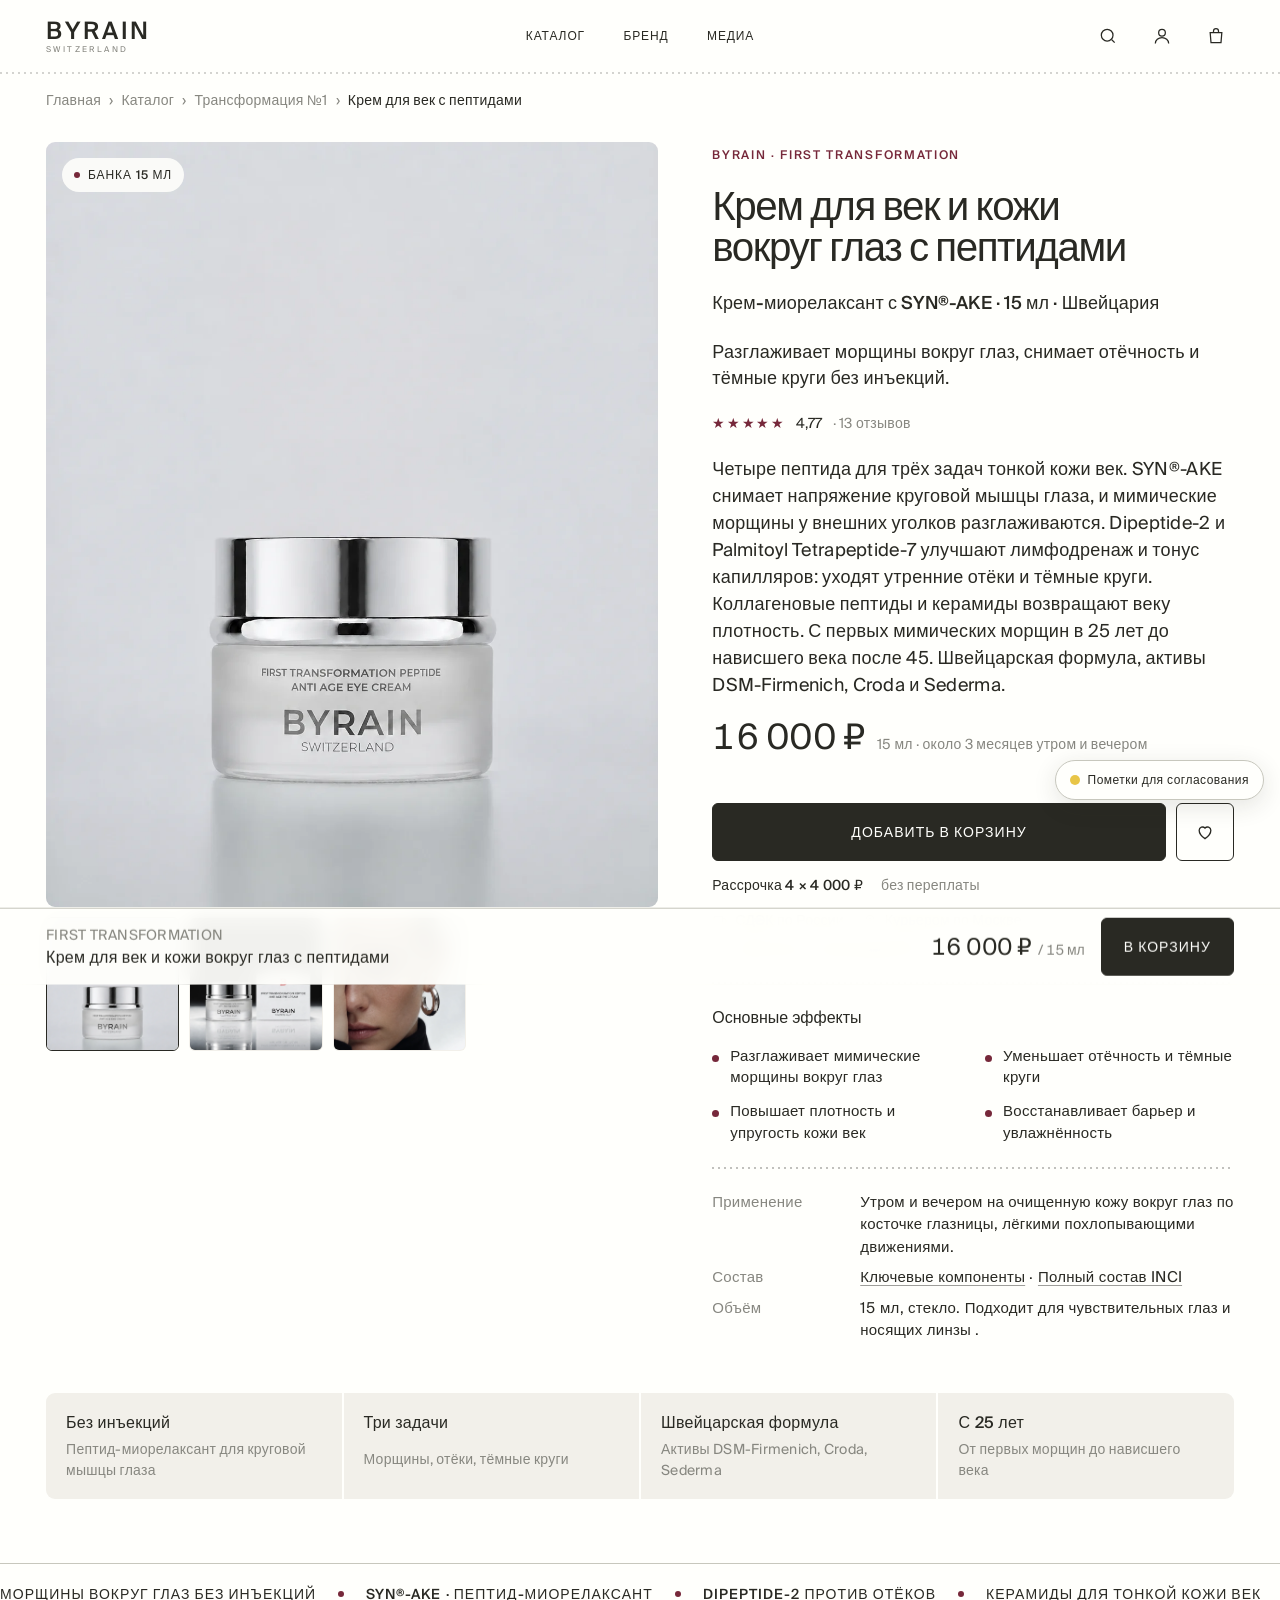
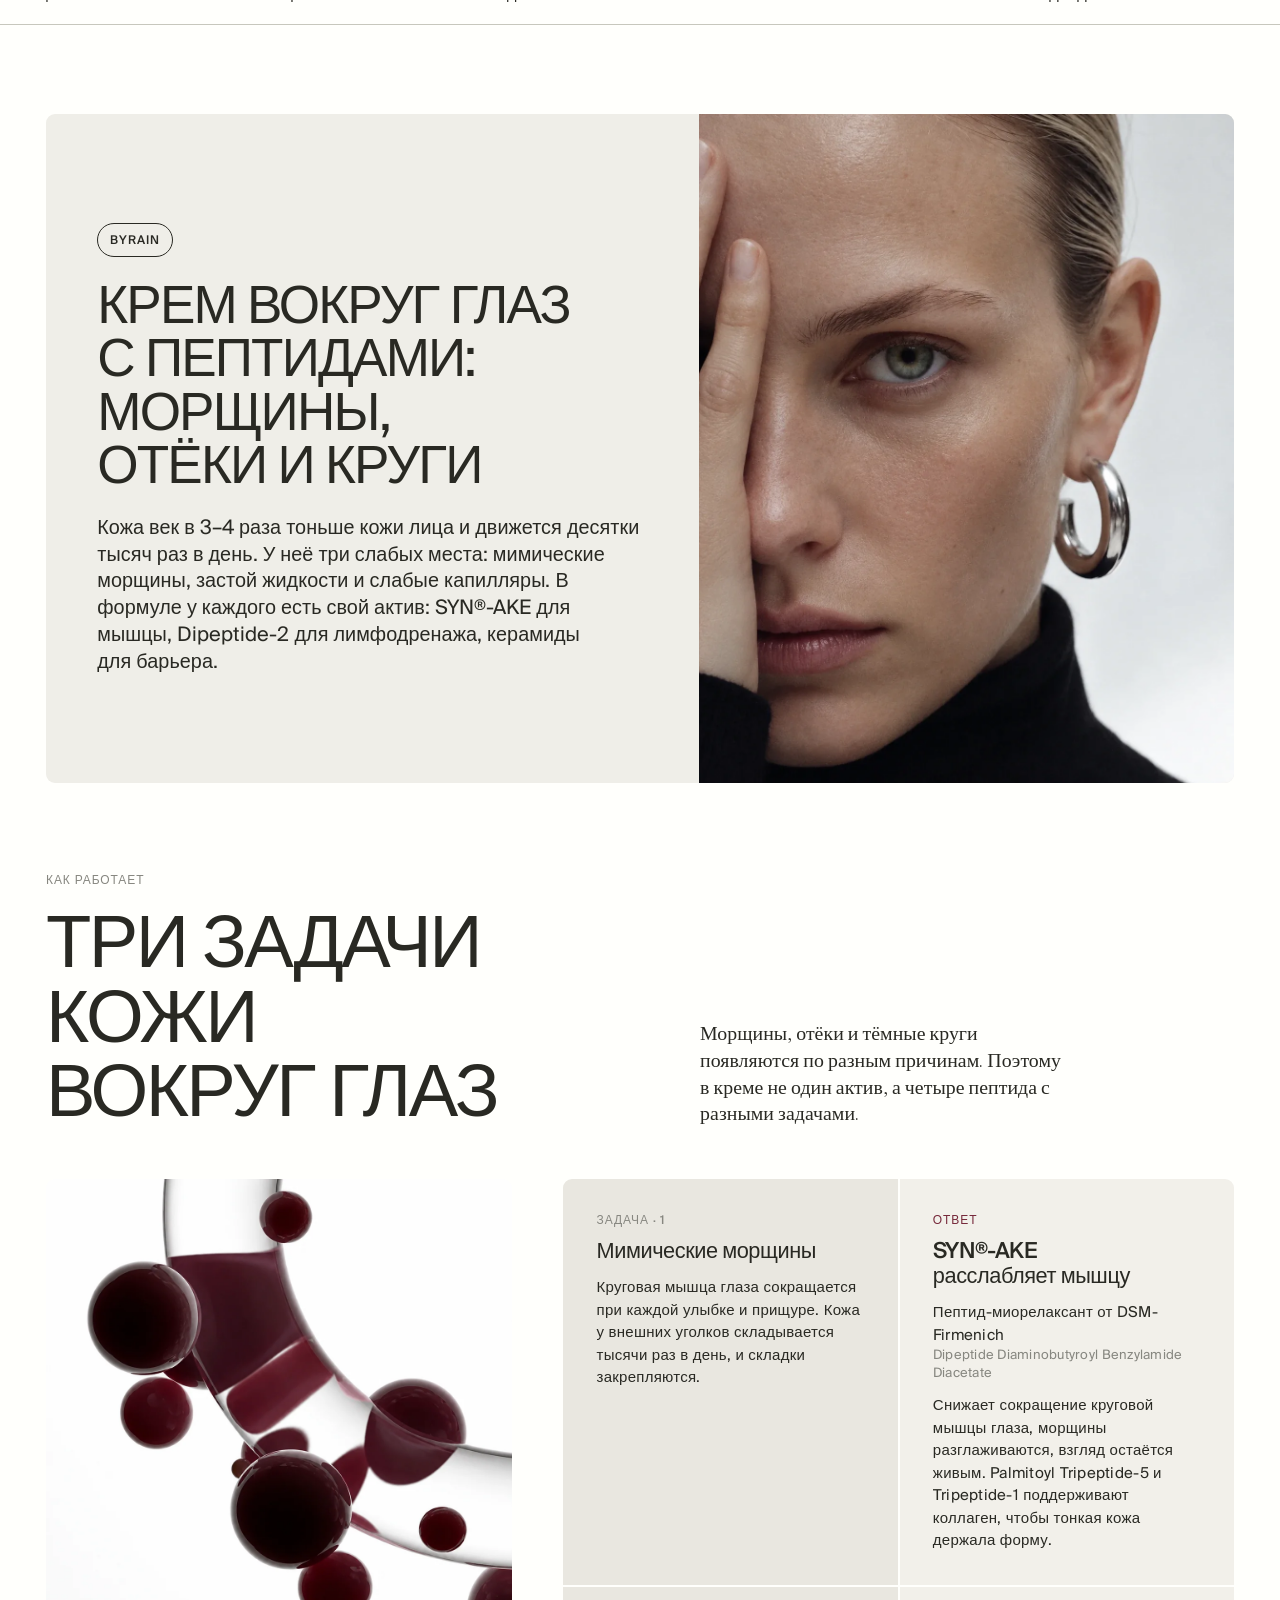
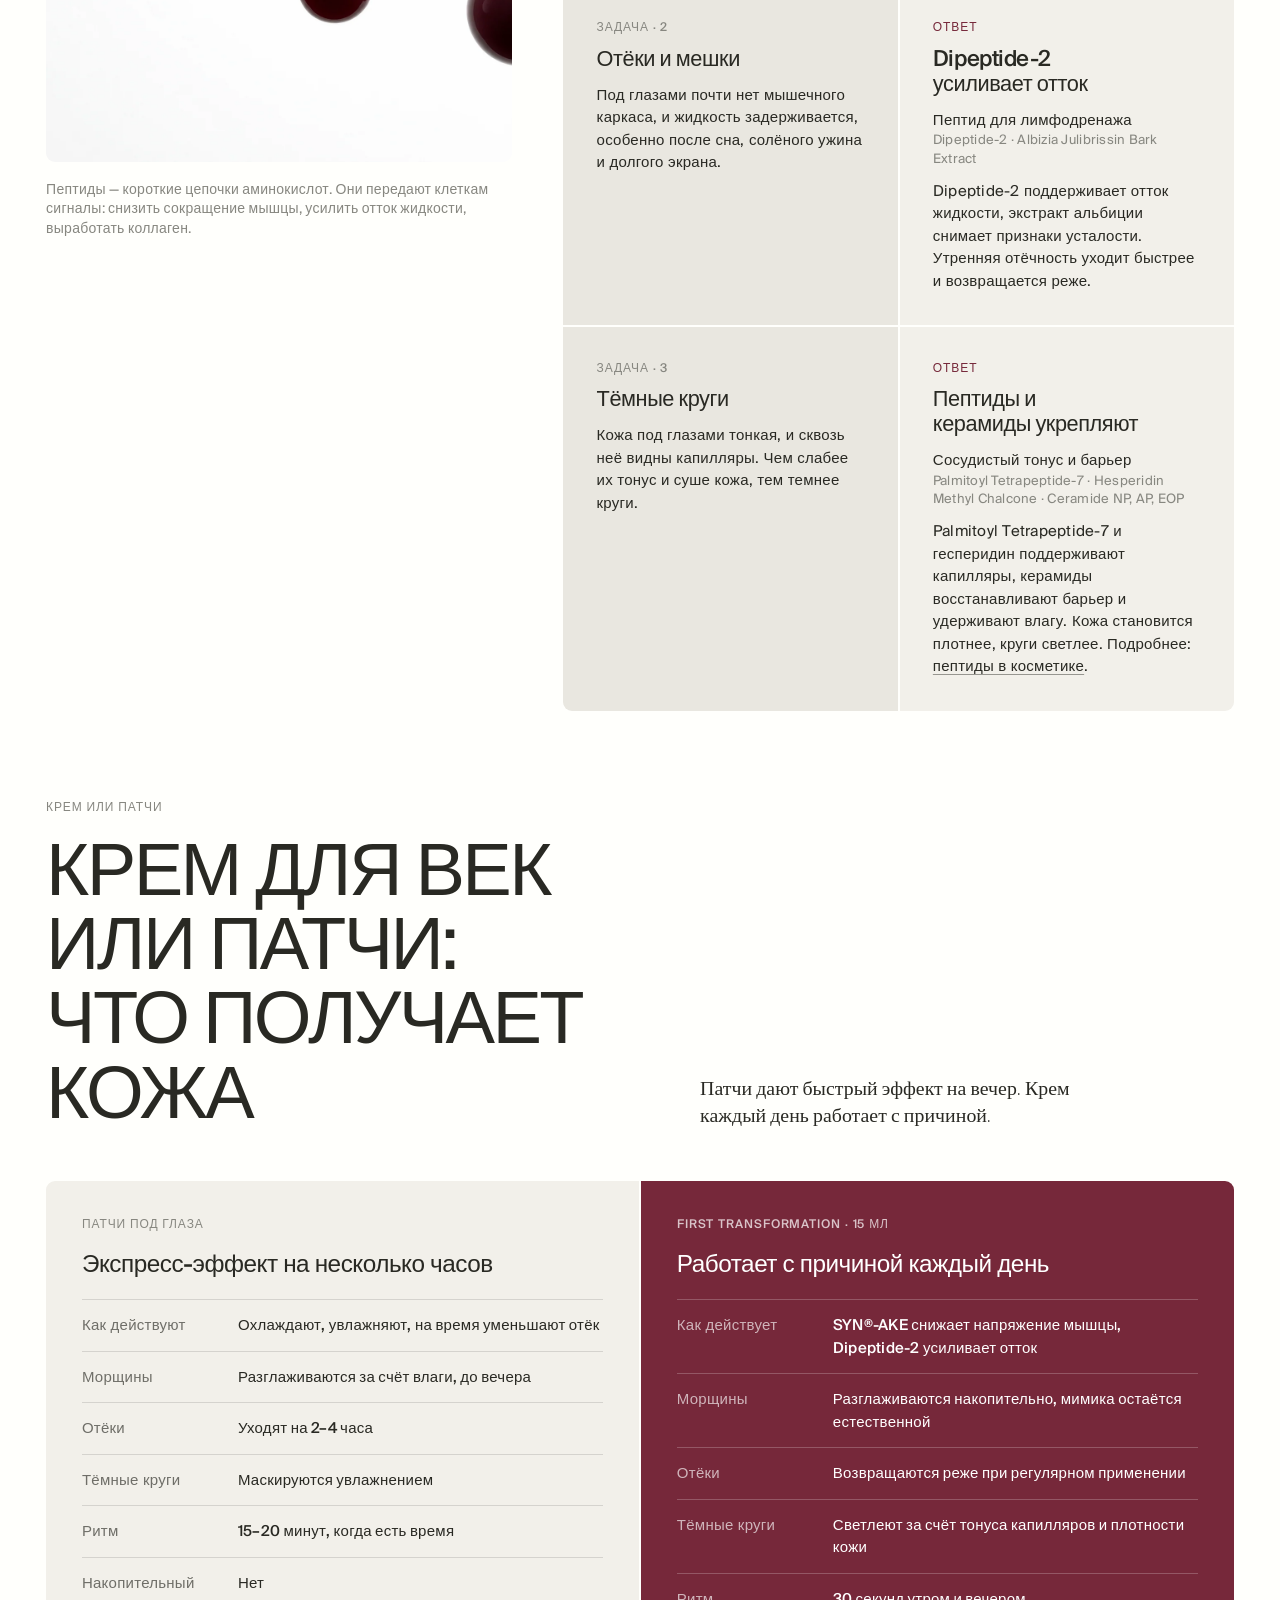
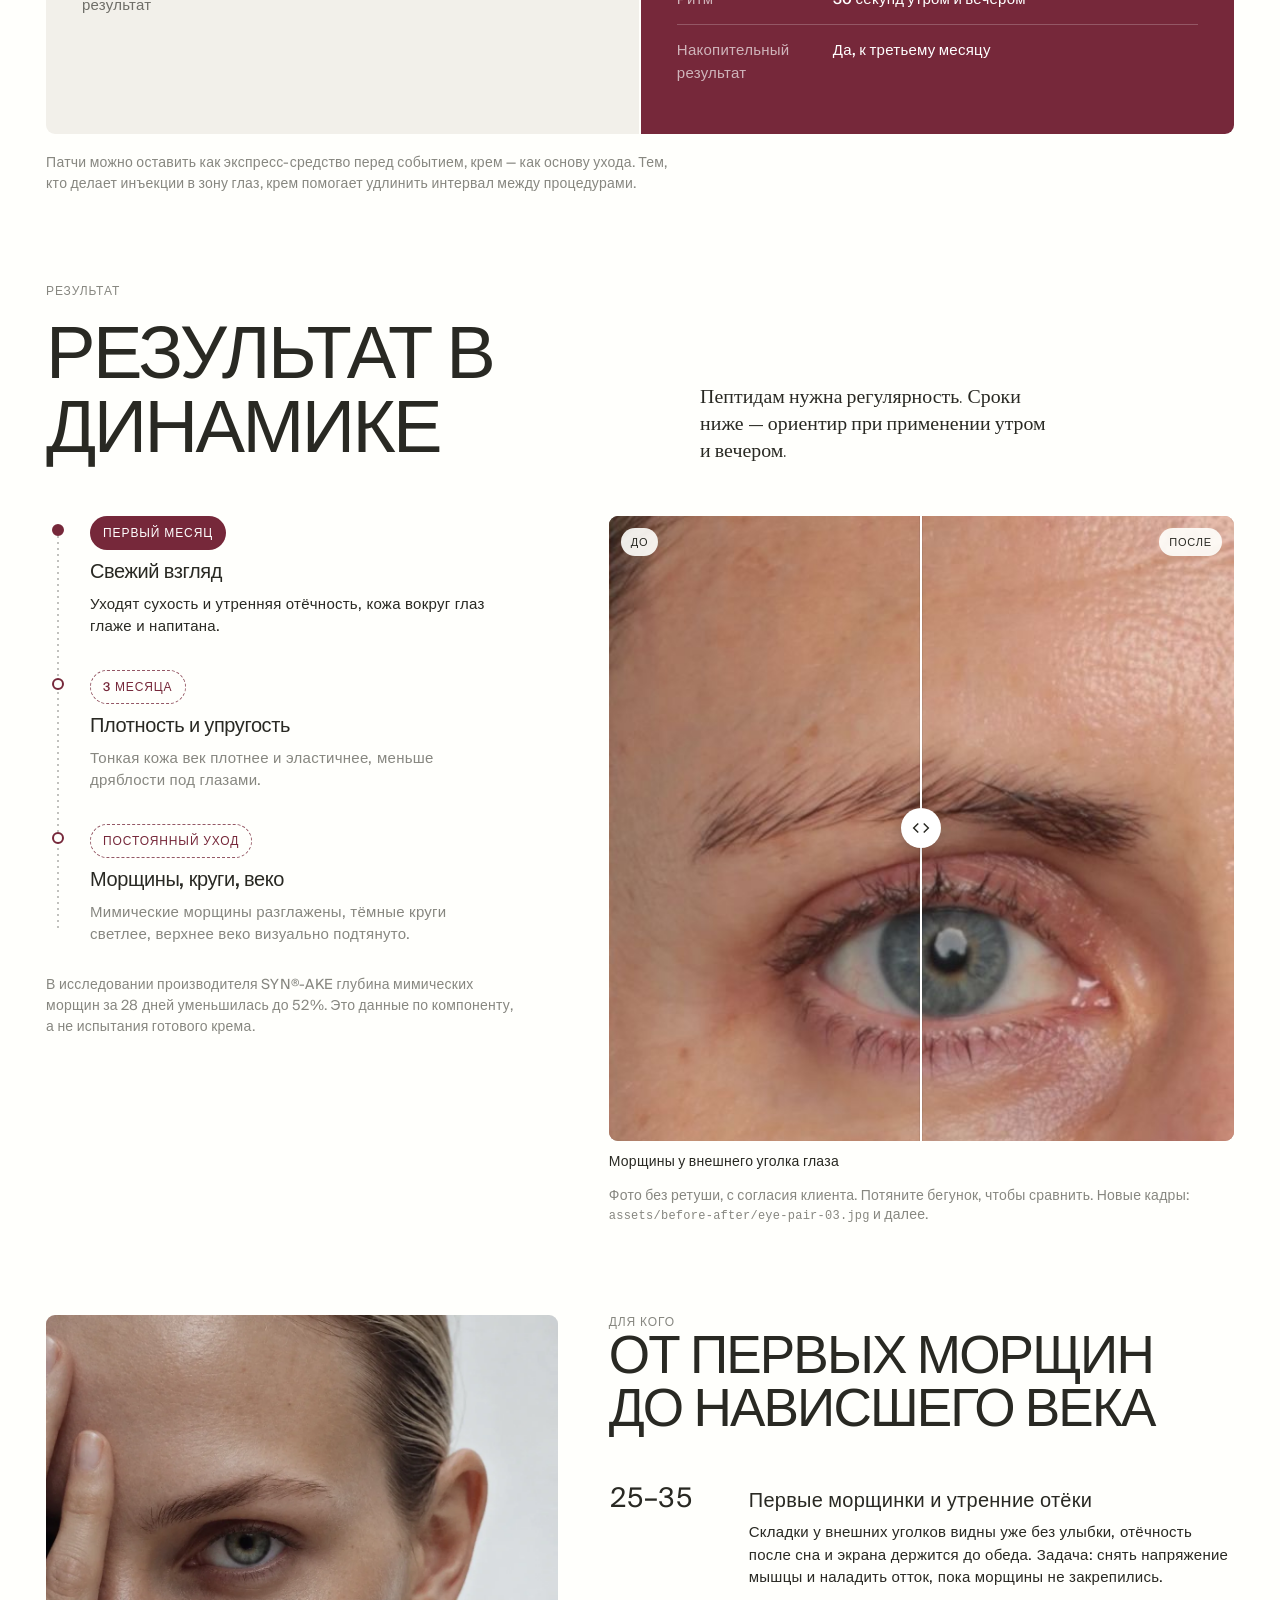
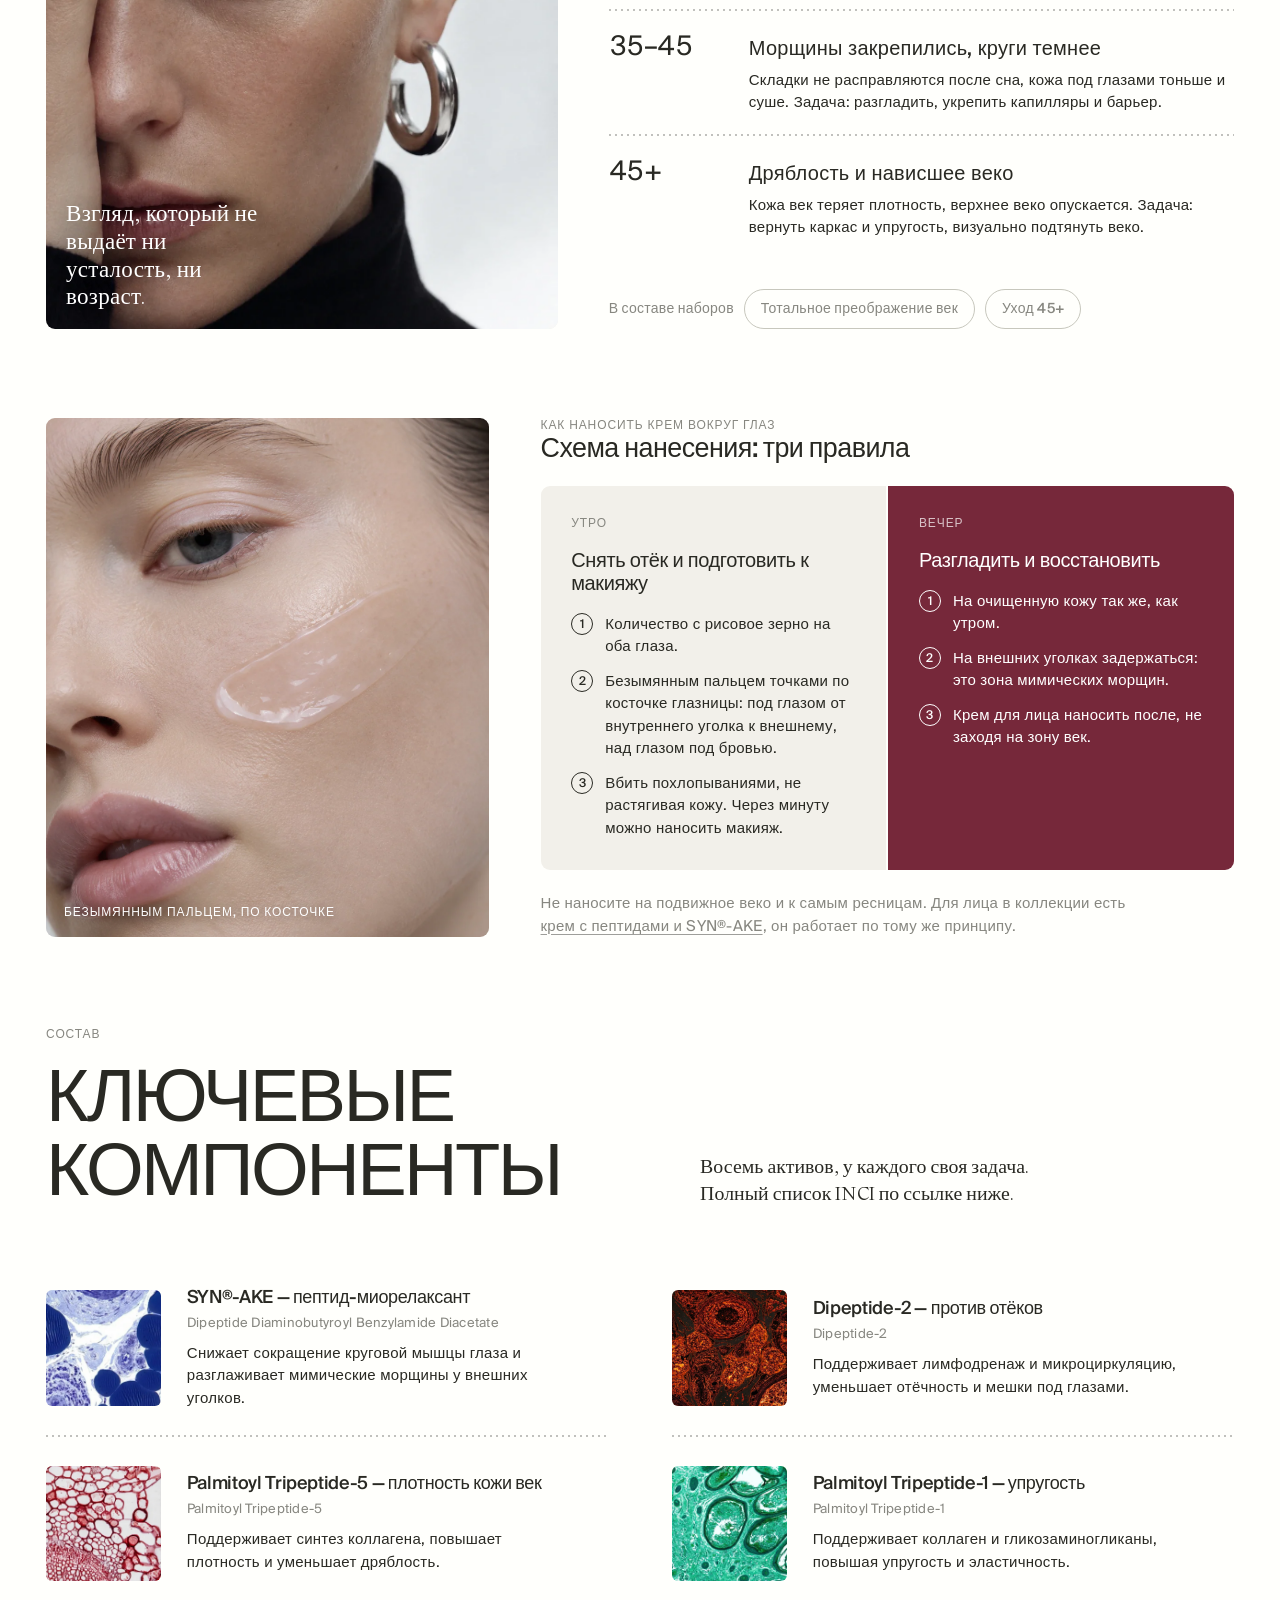
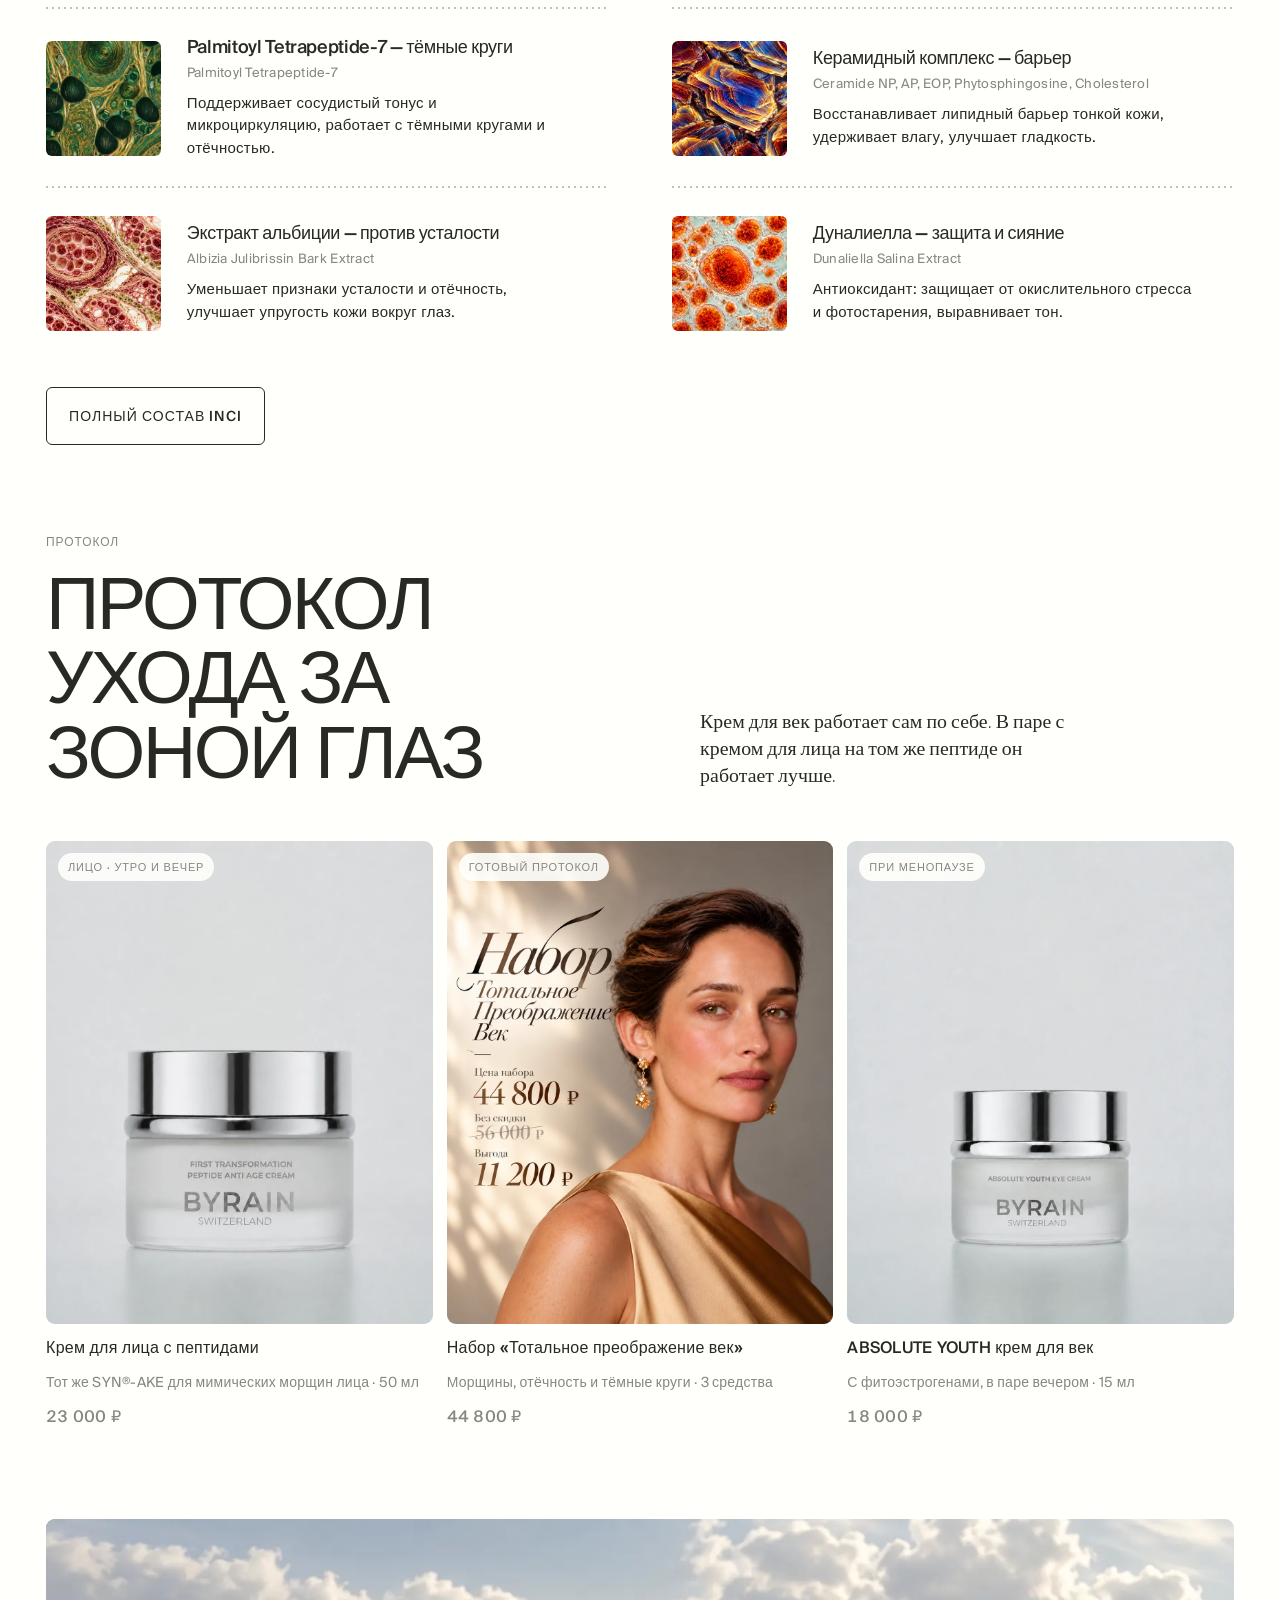
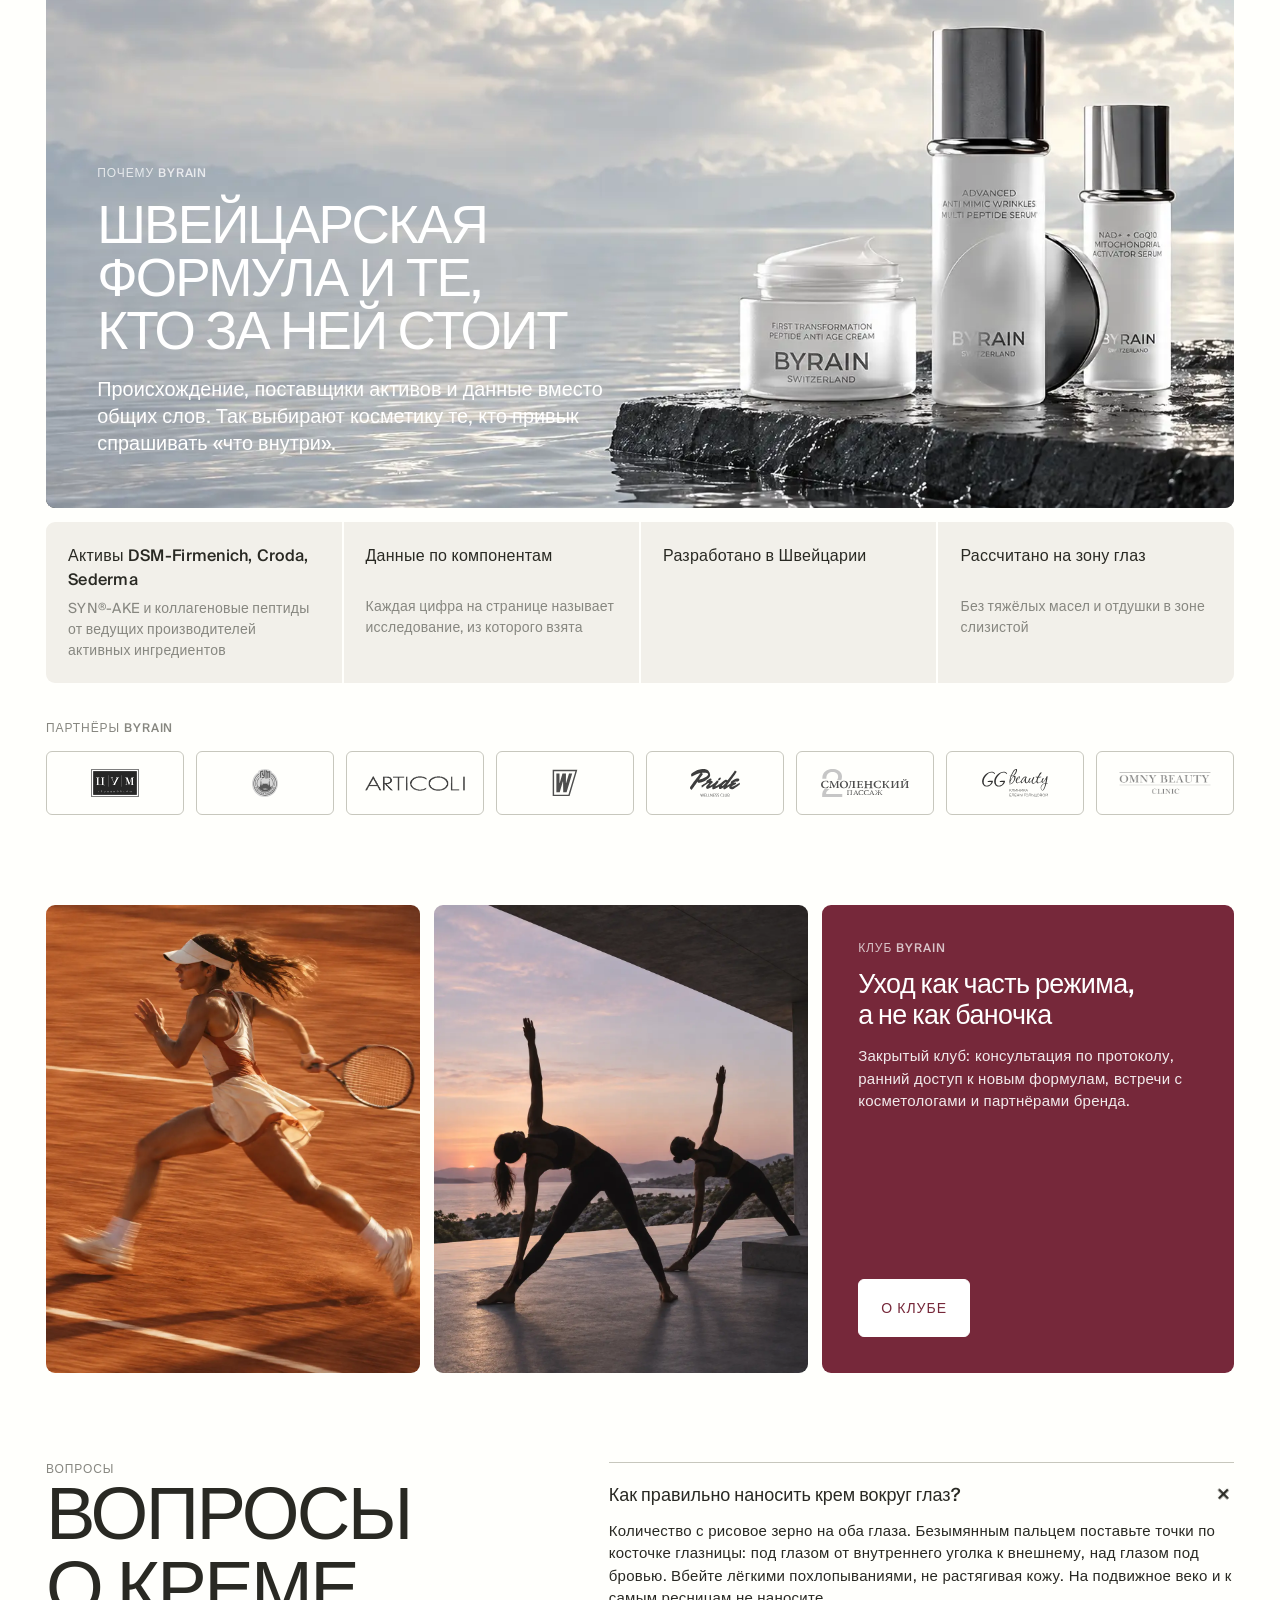
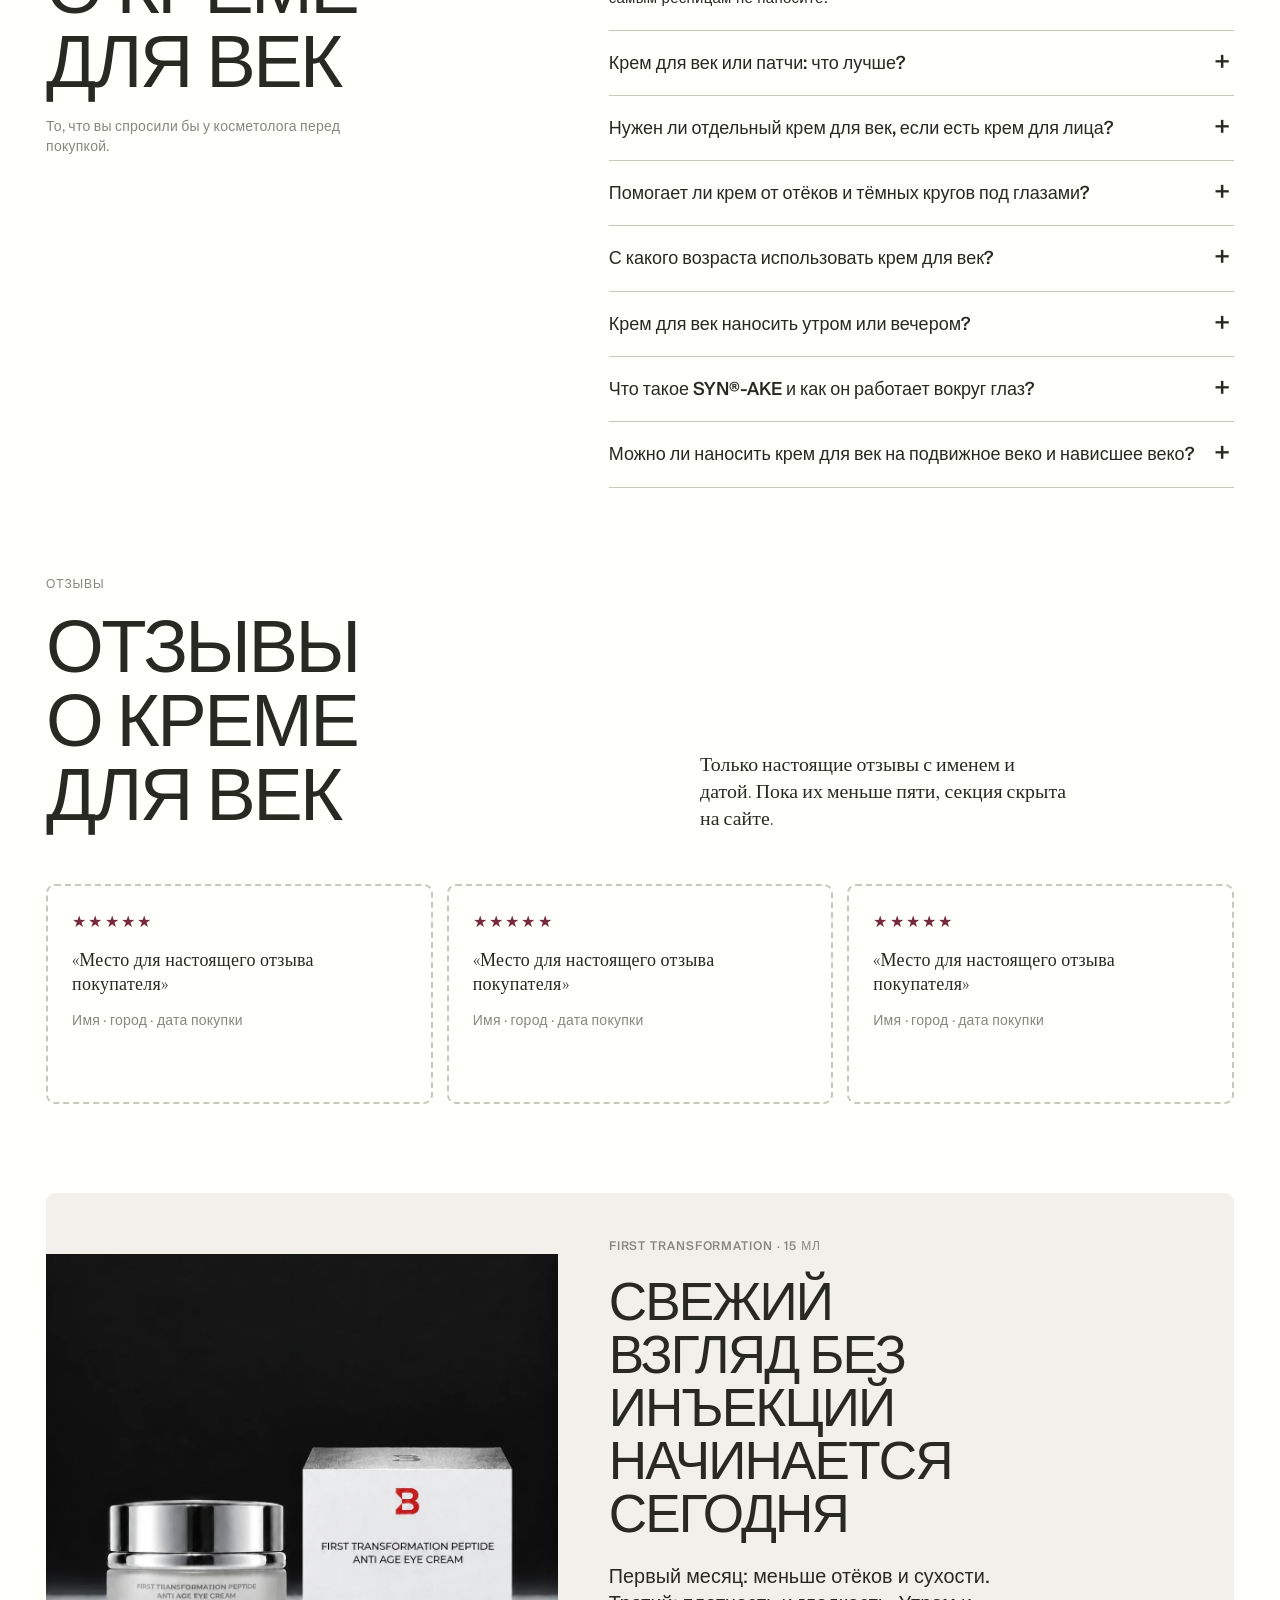
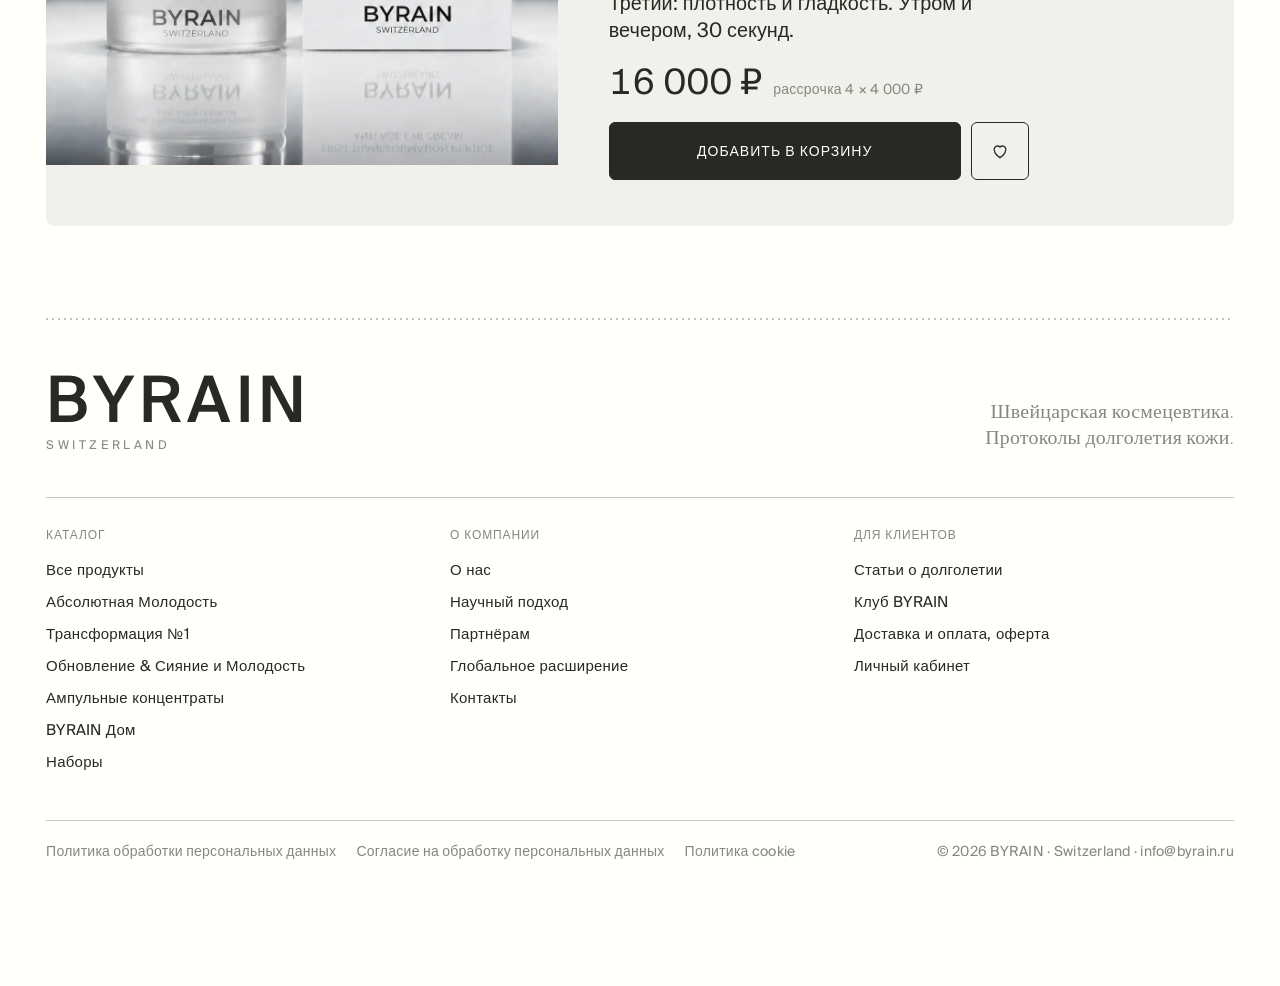
==== commit 9f3d5ef5: "Eye card: before/after photo swap Co-Authored-By: Claude Fable 5.1 <noreply@anthropic.com>" ====
--- a/eye/index.html
+++ b/eye/index.html
@@ -218,15 +218,15 @@
     <div class="reveal">
       <figure class="ba ba--single" data-ba style="--pos:50%">
         <div class="ba__frame">
-          <img class="ba__before" src="assets/before-after/eye-pair-01.webp" alt="Кожа вокруг глаз до применения крема для век BYRAIN" style="object-position:left center;width:200%;max-width:none">
-          <img class="ba__after" src="assets/before-after/eye-pair-01.webp" alt="Кожа вокруг глаз после применения крема для век BYRAIN" style="object-position:right center;width:200%;max-width:none;left:auto;right:0">
+          <img class="ba__before" src="assets/before-after/eye-pair-02.jpg" alt="Кожа вокруг глаз до применения крема для век BYRAIN" style="object-position:left center;width:200%;max-width:none">
+          <img class="ba__after" src="assets/before-after/eye-pair-02.jpg" alt="Кожа вокруг глаз после применения крема для век BYRAIN" style="object-position:right center;width:200%;max-width:none;left:auto;right:0">
           <span class="ba__tag ba__tag--l">До</span><span class="ba__tag ba__tag--r">После</span>
           <div class="ba__handle"></div>
           <input class="ba__range" type="range" min="0" max="100" value="50" aria-label="Сравнение до и после">
         </div>
-        <figcaption><b>Кожа под глазом: морщины и тёмные круги</b><span><mark class="dev">подпись: возраст, срок, согласие</mark></span></figcaption>
+        <figcaption><b>Морщины у внешнего уголка глаза</b><span><mark class="dev">подпись: возраст, срок, согласие</mark></span></figcaption>
       </figure>
-      <p class="caption" style="margin-top:14px">Фото без ретуши, с согласия клиента. Потяните бегунок, чтобы сравнить. Второй кадр: <code style="font-size:12px">assets/before-after/eye-pair-02.jpg</code>.</p>
+      <p class="caption" style="margin-top:14px">Фото без ретуши, с согласия клиента. Потяните бегунок, чтобы сравнить. Новые кадры: <code style="font-size:12px">assets/before-after/eye-pair-03.jpg</code> и далее.</p>
     </div>
   </div>
 </section>
